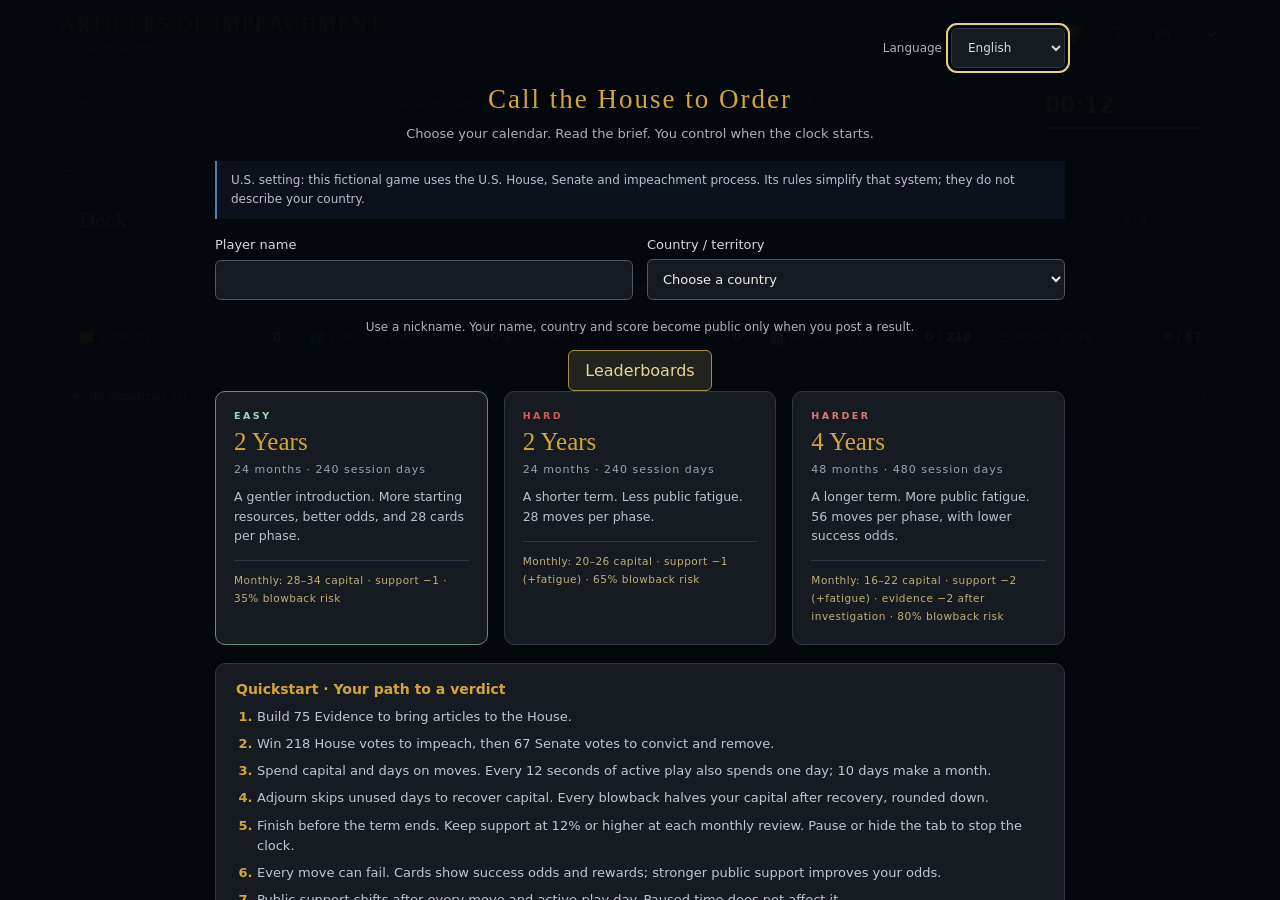
==== server/public/play.html @ c08efa89 "Redesign gameplay around a compact 3D card carousel" ====
<!DOCTYPE html>
<html lang="en">
<head>
<meta charset="UTF-8">
<meta name="viewport" content="width=device-width, initial-scale=1.0">
<title>Articles of Impeachment — A Political Simulation</title>
<meta name="description" content="Build the case, count the votes, and beat the calendar in a fictional political strategy game.">
<link rel="stylesheet" href="styles.css">
<link rel="stylesheet" href="experience.css">
</head>
<body>
<div id="app" inert>

  <header class="game-header">
    <div class="brand"><h1 data-i18n="Articles of Impeachment">Articles of Impeachment</h1><button type="button" class="setting-note" data-open-briefing data-i18n="U.S. political fiction">U.S. political fiction</button></div>
    <div class="header-tools">
      <button type="button" class="icon-button" data-open-leaderboard aria-label="Leaderboards" data-i18n-aria="Leaderboards"><span aria-hidden="true">🏆</span></button>
      <button type="button" class="icon-button" data-open-briefing aria-label="Campaign brief" data-i18n-aria="Campaign brief"><span aria-hidden="true">?</span></button>
      <label class="language-picker"><span class="sr-only" data-i18n="Language">Language</span><select class="language-select" aria-label="Language" data-i18n-aria="Language">
<option value="en" lang="en">EN</option><option value="es" lang="es">ES</option><option value="fr" lang="fr">FR</option><option value="ko" lang="ko">한국어</option><option value="fa" lang="fa">فارسی</option><option value="he" lang="he">עברית</option><option value="ja" lang="ja">日本語</option><option value="zh" lang="zh-Hans">中文</option>
</select></label>
    </div>
  </header>

  <section id="calendarPanel">
    <div class="cal-row">
      <div class="cal-block date-block">
        <span class="cal-cap" data-i18n="The Calendar">The Calendar</span>
        <span class="cal-date" id="calMonth">—</span>
        <span class="cal-year" id="calYear">—</span>
      </div>
      <div class="cal-block days-block">
        <span class="cal-cap"><span data-i18n="Session Days">Session Days</span> <b id="calDaysText">10 / 10</b></span>
        <div class="daypips" id="dayPips"></div>
      </div>
      <div class="cal-block remaining-block">
        <span class="cal-cap" data-i18n="Term Remaining">Term Remaining</span>
        <span class="cal-rem" id="calRemaining">—</span>
      </div>
      <div class="cal-block clock-block" aria-label="Active-play calendar clock" data-i18n-aria="Active-play calendar clock">
        <span class="cal-cap" data-i18n="Next day expires in">Next day expires in</span>
        <div class="clock-row">
          <strong id="dayCountdown" role="timer" aria-live="off" aria-label="Time until a session day expires" data-i18n-aria="Time until a session day expires">00:12</strong>
          <button type="button" id="clockPause" aria-pressed="false" disabled>Pause</button>
        </div>
        <div class="clock-meter" aria-hidden="true"><i id="clockFill"></i></div>
        <span id="clockStatus" role="status">12 seconds = 1 session day</span>
      </div>
    </div>
    <div class="term-wrap">
      <div class="term-bar"><i id="termFill"></i></div>
      <div class="term-ticks" id="termTicks"></div>
    </div>
  </section>

  <main>
    <div id="phaseBanner">
      <span class="phase-name" id="phaseName">—</span>
      <span class="objective" id="objective"></span>
    </div>

    <section id="movesPanel" aria-labelledby="movesTitle" aria-roledescription="carousel">
      <div class="moves-head">
        <div>
          <h2 id="movesTitle" data-i18n="Deck">Deck</h2>
          <p id="movesSummary" aria-live="polite"></p>
        </div>
        <div class="moves-controls">
          <button type="button" id="movesPrev" class="carousel-arrow" aria-label="Previous moves" data-i18n-aria="Previous moves" aria-controls="actions" disabled>←</button>
          <span id="movesRange" aria-live="polite"></span>
          <button type="button" id="movesNext" class="carousel-arrow" aria-label="Next moves" data-i18n-aria="Next moves" aria-controls="actions" disabled>→</button>
        </div>
      </div>
      <div id="actions" tabindex="0" role="group" aria-label="Campaign moves. Swipe, scroll, or use left and right arrow keys." data-i18n-aria="Campaign moves. Swipe, scroll, or use left and right arrow keys."></div>
      <div id="deckExits" aria-hidden="true"></div>
      <p id="deckEmpty" role="status" hidden></p>
      <div class="carousel-bottom">
        <div class="move-pagination">
          <span id="moveOptionsLabel" data-i18n="Move Options">Move Options</span>
          <div id="moveDots" class="move-dots" role="group" aria-labelledby="moveOptionsLabel"></div>
        </div>
        <span class="carousel-hint" data-i18n="Swipe to choose · tap the center card to play">Swipe to choose · tap the center card to play</span>
      </div>
    </section>

  <section id="dashboard" aria-label="Bars of Burden" data-i18n-aria="Bars of Burden">
    <button type="button" class="stat" data-open-briefing>
      <div class="label"><span class="stat-icon" aria-hidden="true">📁</span><span class="stat-label" data-i18n="Evidence">Evidence</span><b id="vEvidence">0</b></div>
      <div class="bar"><i class="fill-evidence" id="bEvidence"></i></div>
    </button>
    <button type="button" class="stat" data-open-briefing>
      <div class="label"><span class="stat-icon" aria-hidden="true">👥</span><span class="stat-label" data-i18n="Public Support">Public Support</span><b id="vSupport">0%</b></div>
      <div class="bar"><i class="fill-support" id="bSupport"></i></div>
      <span id="supportPulse"></span>
    </button>
    <button type="button" class="stat" data-open-briefing>
      <div class="label"><span class="stat-icon" aria-hidden="true">⚡</span><span class="stat-label" data-i18n="Political Capital">Political Capital</span><b id="vCapital">0</b></div>
      <div class="bar"><i class="fill-capital" id="bCapital"></i></div>
    </button>
    <button type="button" class="stat" data-open-briefing>
      <div class="label"><span class="stat-icon" aria-hidden="true">🏛️</span><span class="stat-label" data-i18n="House Votes">House Votes</span><b id="vHouse">0 / 218</b></div>
      <div class="bar"><i class="fill-house" id="bHouse"></i></div>
    </button>
    <button type="button" class="stat" data-open-briefing>
      <div class="label"><span class="stat-icon" aria-hidden="true">⚖️</span><span class="stat-label" data-i18n="Senate Votes">Senate Votes</span><b id="vSenate">0 / 67</b></div>
      <div class="bar"><i class="fill-senate" id="bSenate"></i></div>
    </button>
  </section>

    <button type="button" id="dispatchPeek" aria-haspopup="dialog" aria-controls="dispatchDialog">
      <span class="live"><i></i><span class="sr-only" data-i18n="Live — War Room Feed">Live — War Room Feed</span></span>
      <span id="latestDispatch" aria-live="polite" data-i18n="No dispatches yet">No dispatches yet</span>
      <span class="dispatch-expand" aria-hidden="true">↗</span>
    </button>

    <button id="endTurn" onclick="endTurn()" disabled>
      <span class="et-main" data-i18n="Adjourn — Advance the Calendar">Adjourn — Advance the Calendar</span>
      <span class="et-sub" id="endTurnSub"></span>
    </button>
  </main>

</div>

<div id="startScreen" class="show" role="dialog" aria-modal="true" aria-labelledby="startTitle" aria-describedby="startIntro">
  <div class="start-modal">
    <label class="language-picker"><span data-i18n="Language">Language</span><select class="language-select" aria-label="Language" data-i18n-aria="Language">
<option value="en" lang="en">English</option><option value="es" lang="es">Español</option><option value="fr" lang="fr">Français</option><option value="ko" lang="ko">한국어</option><option value="fa" lang="fa">فارسی</option><option value="he" lang="he">עברית</option><option value="ja" lang="ja">日本語</option><option value="zh" lang="zh-Hans">简体中文</option>
</select></label>
    <h2 id="startTitle" data-i18n="Call the House to Order">Call the House to Order</h2>
    <p id="startIntro" data-i18n="Choose your calendar. Read the brief. You control when the clock starts.">Choose your calendar. Read the brief. You control when the clock starts.</p>
    <p class="us-context" data-i18n="U.S. setting: this fictional game uses the U.S. House, Senate and impeachment process. Its rules simplify that system; they do not describe your country.">U.S. setting: this fictional game uses the U.S. House, Senate and impeachment process. Its rules simplify that system; they do not describe your country.</p>
    <div class="player-fields">
      <label><span data-i18n="Player name">Player name</span><input id="playerName" type="text" minlength="2" maxlength="24" autocomplete="nickname" dir="auto" aria-describedby="profileNote profileError"></label>
      <label><span data-i18n="Country / territory">Country / territory</span><select id="playerCountry" aria-describedby="profileNote profileError"></select></label>
    </div>
    <p id="profileNote" class="board-note" data-i18n="Use a nickname. Your name, country and score become public only when you post a result.">Use a nickname. Your name, country and score become public only when you post a result.</p>
    <p id="profileError" role="alert"></p>
    <button type="button" class="board-button" data-open-leaderboard data-i18n="Leaderboards">Leaderboards</button>
    <div class="mode-grid" role="group" aria-label="Choose your campaign" data-i18n-aria="Choose your campaign">
      <button type="button" class="mode-card easy" data-mode="easy" aria-pressed="false" onclick="selectMode('easy')">
        <span class="mode-tag" data-i18n="EASY">EASY</span><span class="mode-name" data-i18n="2 Years">2 Years</span>
        <span class="mode-months" data-i18n="24 months · 240 session days">24 months · 240 session days</span>
        <span class="mode-desc" data-i18n="A gentler introduction. More starting resources, better odds, and 28 cards per phase.">A gentler introduction. More starting resources, better odds, and 28 cards per phase.</span>
        <span class="mode-meta" data-i18n="Monthly: 28–34 capital · support −1 · 35% blowback risk">Monthly: 28–34 capital · support −1 · 35% blowback risk</span>
      </button>
      <button type="button" class="mode-card" data-mode="hard" aria-pressed="false" onclick="selectMode('hard')">
        <span class="mode-tag" data-i18n="HARD">HARD</span><span class="mode-name" data-i18n="2 Years">2 Years</span>
        <span class="mode-months" data-i18n="24 months · 240 session days">24 months · 240 session days</span>
        <span class="mode-desc" data-i18n="A shorter term. Less public fatigue. 28 moves per phase.">A shorter term. Less public fatigue. 28 moves per phase.</span>
        <span class="mode-meta" data-i18n="Monthly: 20–26 capital · support −1 (+fatigue) · 65% blowback risk">Monthly: 20–26 capital · support −1 (+fatigue) · 65% blowback risk</span>
      </button>
      <button type="button" class="mode-card harder" data-mode="harder" aria-pressed="false" onclick="selectMode('harder')">
        <span class="mode-tag" data-i18n="HARDER">HARDER</span><span class="mode-name" data-i18n="4 Years">4 Years</span>
        <span class="mode-months" data-i18n="48 months · 480 session days">48 months · 480 session days</span>
        <span class="mode-desc" data-i18n="A longer term. More public fatigue. 56 moves per phase, with lower success odds.">A longer term. More public fatigue. 56 moves per phase, with lower success odds.</span>
        <span class="mode-meta" data-i18n="Monthly: 16–22 capital · support −2 (+fatigue) · evidence −2 after investigation · 80% blowback risk">Monthly: 16–22 capital · support −2 (+fatigue) · evidence −2 after investigation · 80% blowback risk</span>
      </button>
    </div>
    <section class="quickstart" aria-labelledby="quickstartTitle">
      <h3 id="quickstartTitle" data-i18n="Quickstart · Your path to a verdict">Quickstart · Your path to a verdict</h3>
      <ol>
        <li data-i18n="Build 75 Evidence to bring articles to the House.">Build 75 Evidence to bring articles to the House.</li>
        <li data-i18n="Win 218 House votes to impeach, then 67 Senate votes to convict and remove.">Win 218 House votes to impeach, then 67 Senate votes to convict and remove.</li>
        <li data-i18n="Spend capital and days on moves. Every 12 seconds of active play also spends one day; 10 days make a month.">Spend capital and days on moves. Every 12 seconds of active play also spends one day; 10 days make a month.</li>
        <li data-i18n="Adjourn skips unused days to recover capital. Every blowback halves your capital after recovery, rounded down.">Adjourn skips unused days to recover capital. Every blowback halves your capital after recovery, rounded down.</li>
        <li data-i18n="Finish before the term ends. Keep support at 12% or higher at each monthly review. Pause or hide the tab to stop the clock.">Finish before the term ends. Keep support at 12% or higher at each monthly review. Pause or hide the tab to stop the clock.</li>
        <li data-i18n="Every move can fail. Cards show success odds and rewards; stronger public support improves your odds.">Every move can fail. Cards show success odds and rewards; stronger public support improves your odds.</li>
        <li data-i18n="Public support shifts after every move and active-play day. Paused time does not affect it.">Public support shifts after every move and active-play day. Paused time does not affect it.</li>
      </ol>
    </section>
    <button type="button" id="startButton" disabled>
      <svg class="gavel-scene" viewBox="0 0 90 72" aria-hidden="true"><g class="gavel"><rect x="41" y="13" width="9" height="40" rx="3" transform="rotate(-42 45 17)"/><rect x="26" y="9" width="33" height="18" rx="4" transform="rotate(-42 43 18)"/></g><rect class="gavel-block" x="21" y="58" width="47" height="7" rx="3"/><path class="gavel-impact" d="M14 48l-6-5m67 5 6-5M45 52v-7"/></svg>
      <span id="startButtonText" data-i18n="Start the Session">Start the Session</span>
    </button>
    <p id="startHint" role="status"></p>
  </div>
</div>

<div id="overlay" role="dialog" aria-modal="true" aria-labelledby="verdictText" aria-describedby="verdictBody">
  <div class="modal">
    <div class="verdict" id="verdictText"></div>
    <p id="verdictBody"></p>
    <p id="finalScore" class="final-score"></p>
    <p id="scoreIdentity" class="board-note"></p>
    <button type="button" id="postScore" data-i18n="Post score">Post score</button>
    <p id="scoreStatus" role="status"></p>
    <button type="button" class="board-button" data-open-leaderboard data-i18n="Leaderboards">Leaderboards</button>
    <button onclick="location.reload()" data-i18n="Run It Back">Run It Back</button>
  </div>
</div>

<dialog id="leaderboardDialog" aria-labelledby="leaderboardTitle">
  <div class="board-heading"><h2 id="leaderboardTitle" data-i18n="Leaderboards">Leaderboards</h2><button type="button" id="closeLeaderboard" data-i18n="Close">Close</button></div>
  <div class="board-filters">
    <div class="board-tabs" role="group" aria-label="Leaderboard scope" data-i18n-aria="Leaderboard scope"><button type="button" id="boardOverall" aria-pressed="true" data-i18n="Overall">Overall</button><button type="button" id="boardByCountry" aria-pressed="false" data-i18n="By country">By country</button></div>
    <label><span data-i18n="Difficulty">Difficulty</span><select id="boardMode"><option value="easy" data-i18n="EASY">EASY</option><option value="hard" data-i18n="HARD">HARD</option><option value="harder" data-i18n="HARDER">HARDER</option></select></label>
    <label id="boardCountryLabel" hidden><span data-i18n="Country / territory">Country / territory</span><select id="boardCountry"></select></label>
    <button type="button" id="refreshLeaderboard" data-i18n="Refresh">Refresh</button>
  </div>
  <p class="board-note" data-i18n="Top 100 · Best result per browser and difficulty. Casual, player-reported rankings.">Top 100 · Best result per browser and difficulty. Casual, player-reported rankings.</p>
  <p id="boardStatus" role="status"></p>
  <div class="board-table-wrap"><table><thead><tr><th data-i18n="Rank">Rank</th><th data-i18n="Player name">Player name</th><th data-i18n="Country / territory">Country / territory</th><th data-i18n="Score">Score</th><th data-i18n="Result">Result</th></tr></thead><tbody id="boardRows"></tbody></table></div>
  <details class="score-rules"><summary data-i18n="How scoring works">How scoring works</summary><p data-i18n="Victory: 10,000. Evidence: 10 each (up to 75). House votes: 10 each (up to 218). Senate votes: 30 each (up to 67). Support: 10 each. Capital: 1 each. Wins also earn 5 per remaining session day.">Victory: 10,000. Evidence: 10 each (up to 75). House votes: 10 each (up to 218). Senate votes: 30 each (up to 67). Support: 10 each. Capital: 1 each. Wins also earn 5 per remaining session day.</p></details>
</dialog>
<dialog id="briefingDialog" class="campaign-dialog" aria-labelledby="briefTitle">
  <div class="sheet-heading"><h2 id="briefTitle" data-i18n="Campaign brief">Campaign brief</h2><button type="button" data-close-dialog data-i18n="Close">Close</button></div>
  <p class="us-context" data-i18n="U.S. setting: this fictional game uses the U.S. House, Senate and impeachment process. Its rules simplify that system; they do not describe your country.">U.S. setting: this fictional game uses the U.S. House, Senate and impeachment process. Its rules simplify that system; they do not describe your country.</p>
  <h3 data-i18n="Bars of Burden">Bars of Burden</h3><div class="stat-legend"><div><span aria-hidden="true">📁</span> <span data-i18n="Evidence">Evidence</span></div><div><span aria-hidden="true">👥</span> <span data-i18n="Public Support">Public Support</span></div><div><span aria-hidden="true">⚡</span> <span data-i18n="Political Capital">Political Capital</span></div><div><span aria-hidden="true">🏛️</span> <span data-i18n="House Votes">House Votes</span></div><div><span aria-hidden="true">⚖️</span> <span data-i18n="Senate Votes">Senate Votes</span></div></div>
      <div class="cal-foot">
      <span id="calFatigue">—</span>
      <span id="blowbackRisk">—</span>
      <span id="calEnd">—</span>
    </div>

      <section class="quickstart" aria-labelledby="briefRulesTitle">
      <h3 id="briefRulesTitle" data-i18n="Quickstart · Your path to a verdict">Quickstart · Your path to a verdict</h3>
      <ol>
        <li data-i18n="Build 75 Evidence to bring articles to the House.">Build 75 Evidence to bring articles to the House.</li>
        <li data-i18n="Win 218 House votes to impeach, then 67 Senate votes to convict and remove.">Win 218 House votes to impeach, then 67 Senate votes to convict and remove.</li>
        <li data-i18n="Spend capital and days on moves. Every 12 seconds of active play also spends one day; 10 days make a month.">Spend capital and days on moves. Every 12 seconds of active play also spends one day; 10 days make a month.</li>
        <li data-i18n="Adjourn skips unused days to recover capital. Every blowback halves your capital after recovery, rounded down.">Adjourn skips unused days to recover capital. Every blowback halves your capital after recovery, rounded down.</li>
        <li data-i18n="Finish before the term ends. Keep support at 12% or higher at each monthly review. Pause or hide the tab to stop the clock.">Finish before the term ends. Keep support at 12% or higher at each monthly review. Pause or hide the tab to stop the clock.</li>
        <li data-i18n="Every move can fail. Cards show success odds and rewards; stronger public support improves your odds.">Every move can fail. Cards show success odds and rewards; stronger public support improves your odds.</li>
        <li data-i18n="Public support shifts after every move and active-play day. Paused time does not affect it.">Public support shifts after every move and active-play day. Paused time does not affect it.</li>
      </ol>
    </section>

</dialog>
<dialog id="dispatchDialog" class="campaign-dialog" aria-labelledby="dispatchTitle">
  <div class="sheet-heading"><h2 id="dispatchTitle" data-i18n="Live — War Room Feed">Live — War Room Feed</h2><button type="button" data-close-dialog data-i18n="Close">Close</button></div>
  <section id="feedPanel"><div class="feed-head"><span id="feedHint" data-i18n="No dispatches yet">No dispatches yet</span></div><div id="feed"></div></section>
</dialog>
<script src="locales.js"></script>
<script src="leaderboard-locales.js"></script>
<script src="countries.js"></script>
<script src="i18n.js"></script>
<script src="game.js"></script>
<script src="leaderboards.js"></script>
</body>
</html>
---- server/public/styles.css ----
* { box-sizing: border-box; margin: 0; padding: 0; }

  :root {
    --bg: #0d1117;
    --panel: #161b22;
    --panel-2: #1c2330;
    --line: #2d3748;
    --gold: #d4a537;
    --gold-dim: #8a6d23;
    --blue: #4a7fb5;
    --red: #b5484a;
    --green: #4a9b6e;
    --text: #d6d9de;
    --muted: #7d8590;
  }

  body {
    background: radial-gradient(circle at 50% 0%, #16202e 0%, #0d1117 60%);
    color: var(--text);
    font-family: 'Segoe UI', system-ui, -apple-system, sans-serif;
    min-height: 100vh;
    padding: 20px;
    display: flex;
    justify-content: center;
  }

  #app { width: 100%; max-width: 1180px; }

  header {
    text-align: center;
    padding: 18px 0 22px;
    border-bottom: 1px solid var(--line);
    margin-bottom: 18px;
  }

  header h1 {
    font-family: Georgia, 'Times New Roman', serif;
    font-size: 30px;
    letter-spacing: 3px;
    color: var(--gold);
    text-transform: uppercase;
    font-weight: normal;
  }

  header .sub {
    font-size: 12px;
    color: var(--muted);
    letter-spacing: 2.5px;
    text-transform: uppercase;
    margin-top: 8px;
  }

  /* ---------- WAR ROOM FEED ---------- */
  #feedPanel {
    background: var(--panel);
    border: 1px solid var(--line);
    border-radius: 6px;
    margin-bottom: 14px;
    overflow: hidden;
  }

  .feed-head {
    display: flex;
    justify-content: space-between;
    align-items: center;
    gap: 12px;
    flex-wrap: wrap;
    padding: 9px 15px;
    border-bottom: 1px solid var(--line);
    font-size: 10px;
    letter-spacing: 1.8px;
    text-transform: uppercase;
    color: var(--muted);
  }

  .live { display: flex; align-items: center; gap: 7px; color: #d15a5a; font-weight: 600; }
  .live i { width: 7px; height: 7px; border-radius: 50%; background: #d15a5a; animation: pulse 1.6s infinite; }

  @keyframes pulse {
    0%, 100% { opacity: 1; transform: scale(1); }
    50%      { opacity: .3; transform: scale(.75); }
  }

  #feedHint { letter-spacing: 1.2px; }

  #feed {
    --lh: 22px;
    height: calc(6 * var(--lh));
    overflow-y: auto;
    padding: 8px 15px;
    box-sizing: content-box;
  }

  #feed p {
    height: var(--lh);
    line-height: var(--lh);
    margin: 0;
    padding-left: 10px;
    border-left: 2px solid var(--line);
    font-size: 12.5px;
    white-space: nowrap;
    overflow: hidden;
    text-overflow: ellipsis;
    color: #b9c0cb;
  }

  #feed p.good { border-color: var(--green); color: #9ed7b8; }
  #feed p.bad  { border-color: var(--red);   color: #e0a0a2; }
  #feed p.gold { border-color: var(--gold);  color: var(--gold); }
  #feed p.sys  { border-color: #444c58; color: var(--muted); font-style: italic; }

  #feed::-webkit-scrollbar { width: 6px; }
  #feed::-webkit-scrollbar-thumb { background: #2d3748; border-radius: 3px; }
  #feed::-webkit-scrollbar-track { background: transparent; }

  /* ---------- CALENDAR ---------- */
  #calendarPanel {
    background: var(--panel);
    border: 1px solid var(--line);
    border-radius: 6px;
    padding: 13px 16px;
    margin-bottom: 14px;
  }

  .cal-row {
    display: flex;
    gap: 30px;
    flex-wrap: wrap;
    align-items: flex-end;
  }

  .cal-block { display: flex; flex-direction: column; gap: 4px; }

  .cal-cap {
    font-size: 9.5px;
    letter-spacing: 1.7px;
    text-transform: uppercase;
    color: var(--muted);
  }

  .cal-cap b { color: var(--text); font-weight: 600; letter-spacing: 0; margin-left: 5px; }

  .cal-date {
    font-family: Georgia, 'Times New Roman', serif;
    font-size: 19px;
    color: var(--gold);
    letter-spacing: .5px;
  }

  .cal-year { font-size: 11px; color: var(--muted); letter-spacing: 1px; }

  .cal-rem { font-size: 13px; color: var(--text); padding-bottom: 2px; }

  .daypips { display: flex; gap: 4px; padding: 3px 0 1px; }

  .pip {
    width: 10px;
    height: 10px;
    border-radius: 50%;
    background: #0a0e14;
    border: 1px solid #2d3748;
    transition: all .25s ease;
  }

  .pip.on {
    background: var(--gold);
    border-color: var(--gold);
    box-shadow: 0 0 6px rgba(212,165,55,.45);
  }

  .term-wrap { position: relative; margin-top: 13px; padding-bottom: 15px; }

  .term-bar {
    height: 5px;
    background: #0a0e14;
    border-radius: 3px;
    overflow: hidden;
    border: 1px solid #232b38;
  }

  .term-bar > i {
    display: block;
    height: 100%;
    width: 0;
    background: linear-gradient(90deg, var(--gold-dim), var(--gold));
    transition: width .5s ease;
  }

  .term-ticks { position: absolute; left: 0; right: 0; bottom: 0; height: 12px; }

  .tick {
    position: absolute;
    transform: translateX(-50%);
    font-size: 9px;
    color: var(--muted);
    letter-spacing: 1px;
  }

  .tick:first-child { transform: none; }

  .cal-foot {
    display: flex;
    justify-content: space-between;
    flex-wrap: wrap;
    gap: 8px;
    margin-top: 5px;
    font-size: 10.5px;
    color: var(--muted);
    letter-spacing: .5px;
  }

  #calFatigue { color: #c98b8b; }

  /* ---------- DASHBOARD ---------- */
  #dashboard {
    display: grid;
    grid-template-columns: repeat(auto-fit, minmax(190px, 1fr));
    gap: 12px;
    margin-bottom: 16px;
  }

  .stat {
    background: var(--panel);
    border: 1px solid var(--line);
    border-radius: 6px;
    padding: 11px 13px;
  }

  .stat .label {
    font-size: 10px;
    letter-spacing: 1.6px;
    text-transform: uppercase;
    color: var(--muted);
    display: flex;
    justify-content: space-between;
    margin-bottom: 7px;
  }

  .stat .label b { color: var(--text); font-weight: 600; letter-spacing: 0; }

  .bar {
    height: 7px;
    background: #0a0e14;
    border-radius: 4px;
    overflow: hidden;
    border: 1px solid #232b38;
  }

  .bar > i {
    display: block;
    height: 100%;
    width: 0%;
    transition: width .45s ease;
    border-radius: 3px;
  }

  .fill-evidence { background: linear-gradient(90deg, #6b5fb5, #9d8ae6); }
  .fill-support  { background: linear-gradient(90deg, #3a7d5c, #63c291); }
  .fill-capital  { background: linear-gradient(90deg, var(--gold-dim), var(--gold)); }
  .fill-house    { background: linear-gradient(90deg, #2f5f8f, #5b9bd5); }
  .fill-senate   { background: linear-gradient(90deg, #8f3030, #d15a5a); }

  /* ---------- PHASE BANNER ---------- */
  #phaseBanner {
    background: linear-gradient(90deg, rgba(212,165,55,.12), transparent);
    border: 1px solid var(--gold-dim);
    border-radius: 6px;
    padding: 12px 16px;
    margin-bottom: 14px;
    display: flex;
    justify-content: space-between;
    align-items: center;
    flex-wrap: wrap;
    gap: 8px;
  }

  #phaseBanner .phase-name {
    font-family: Georgia, serif;
    font-size: 17px;
    color: var(--gold);
    letter-spacing: 1px;
  }

  #phaseBanner .objective {
    font-size: 12px;
    color: var(--muted);
  }

  /* ---------- ACTIONS ---------- */
  #actions {
    display: grid;
    grid-template-columns: repeat(auto-fill, minmax(240px, 1fr));
    gap: 10px;
    margin-bottom: 14px;
  }

  .action {
    background: var(--panel);
    border: 1px solid var(--line);
    border-radius: 6px;
    padding: 13px 14px;
    cursor: pointer;
    transition: border-color .18s ease, background-color .18s ease, box-shadow .18s ease, transform .18s ease;
    text-align: left;
    color: inherit;
    font-family: inherit;
    font-size: inherit;
    position: relative;
  }

  .action:hover:not(:disabled) {
    border-color: var(--gold);
    background: var(--panel-2);
    transform: translateY(-2px);
  }

  .action:disabled { opacity: .38; cursor: not-allowed; }

  .action .name {
    font-size: 14px;
    font-weight: 600;
    margin-bottom: 5px;
    display: block;
    color: #e9ecf1;
    padding-right: 34px;
  }

  .action .desc {
    font-size: 11.5px;
    color: var(--muted);
    line-height: 1.45;
    display: block;
    margin-bottom: 8px;
  }

  .action .cost {
    font-size: 10.5px;
    letter-spacing: 1px;
    text-transform: uppercase;
    color: var(--gold);
    font-weight: 600;
  }

  .action .cost .days { color: var(--blue); }
  .action .cost .sep  { color: #3d4654; padding: 0 3px; }

  .action .ext {
    position: absolute;
    top: 11px;
    right: 11px;
    font-size: 8px;
    letter-spacing: 1.4px;
    color: #e07777;
    border: 1px solid #6b3030;
    border-radius: 3px;
    padding: 2px 5px;
    font-weight: 700;
  }

  /* ---------- ADJOURN ---------- */
  #endTurn {
    width: 100%;
    padding: 12px;
    background: transparent;
    border: 1px solid var(--gold-dim);
    color: var(--gold);
    border-radius: 6px;
    cursor: pointer;
    font-family: inherit;
    font-weight: 600;
    transition: all .18s ease;
    display: flex;
    flex-direction: column;
    align-items: center;
    gap: 5px;
  }

  #endTurn:hover:not(:disabled) { background: rgba(212,165,55,.1); border-color: var(--gold); }
  #endTurn:disabled { opacity: .4; cursor: not-allowed; }

  .et-main { font-size: 12.5px; letter-spacing: 2.5px; text-transform: uppercase; }
  .et-sub  { font-size: 10.5px; letter-spacing: .8px; color: var(--muted); text-transform: none; font-weight: 400; }

  /* ---------- START SCREEN ---------- */
  #startScreen {
    position: fixed;
    inset: 0;
    background: rgba(5,8,12,.97);
    display: none;
    align-items: center;
    justify-content: center;
    padding: 24px;
    z-index: 200;
    overflow-y: auto;
  }

  #startScreen.show { display: flex; }

  .start-modal { max-width: 820px; width: 100%; text-align: center; }

  .start-modal h2 {
    font-family: Georgia, serif;
    font-size: 27px;
    color: var(--gold);
    letter-spacing: 2px;
    margin-bottom: 9px;
    font-weight: normal;
  }

  .start-sub {
    font-size: 11.5px;
    color: var(--muted);
    letter-spacing: 1.7px;
    text-transform: uppercase;
    margin-bottom: 30px;
  }

  .mode-grid { display: grid; grid-template-columns: 1fr 1fr; gap: 16px; }

  @media (max-width: 700px) { .mode-grid { grid-template-columns: 1fr; } }

  .mode-card {
    background: var(--panel);
    border: 1px solid var(--line);
    border-radius: 10px;
    padding: 24px 22px;
    text-align: left;
    cursor: pointer;
    color: inherit;
    font-family: inherit;
    display: flex;
    flex-direction: column;
    gap: 7px;
    transition: all .2s ease;
  }

  .mode-card:hover {
    border-color: var(--gold);
    transform: translateY(-3px);
    background: var(--panel-2);
  }

  .mode-tag { font-size: 9.5px; letter-spacing: 2.5px; font-weight: 700; color: #d15a5a; }
  .mode-card.harder .mode-tag { color: #e07777; }

  .mode-name { font-family: Georgia, serif; font-size: 25px; color: var(--gold); }
  .mode-months { font-size: 11px; color: var(--muted); letter-spacing: 1px; }
  .mode-desc { font-size: 12.5px; color: #b9c0cb; line-height: 1.55; margin: 4px 0; }

  .mode-meta {
    font-size: 10.5px;
    color: var(--gold-dim);
    letter-spacing: .5px;
    border-top: 1px solid var(--line);
    padding-top: 11px;
    margin-top: 4px;
    line-height: 1.7;
  }

  .mode-meta .hl { color: #e07777; }

  /* ---------- OVERLAY ---------- */
  #overlay {
    position: fixed;
    inset: 0;
    background: rgba(5,8,12,.94);
    display: none;
    align-items: center;
    justify-content: center;
    padding: 24px;
    z-index: 100;
  }

  #overlay.show { display: flex; }

  .modal {
    background: var(--panel);
    border: 1px solid var(--gold-dim);
    border-radius: 10px;
    max-width: 540px;
    width: 100%;
    padding: 34px 32px;
    text-align: center;
    animation: pop .3s ease;
  }

  @keyframes pop {
    from { transform: scale(.94); opacity: 0; }
    to   { transform: scale(1);   opacity: 1; }
  }

  .modal .verdict {
    font-family: Georgia, serif;
    font-size: 27px;
    letter-spacing: 2px;
    margin-bottom: 14px;
  }

  .modal .verdict.win  { color: var(--green); }
  .modal .verdict.lose { color: var(--red); }

  .modal p {
    color: var(--muted);
    font-size: 13.5px;
    line-height: 1.7;
    margin-bottom: 22px;
  }

  .modal button {
    padding: 12px 30px;
    background: transparent;
    border: 1px solid var(--gold-dim);
    color: var(--gold);
    border-radius: 6px;
    letter-spacing: 2px;
    text-transform: uppercase;
    font-size: 12px;
    cursor: pointer;
    font-family: inherit;
    font-weight: 600;
  }

  .modal button:hover { background: rgba(212,165,55,.12); border-color: var(--gold); }

  footer {
    text-align: center;
    font-size: 10.5px;
    color: #4a5260;
    padding: 26px 0 8px;
    letter-spacing: .6px;
    line-height: 1.7;
  }

  /* ---------- RESPONSIVE MOVE CAROUSEL ---------- */
  .preview-note {
    font-size: 11px; color: var(--muted); border: 1px dashed var(--line);
    border-radius: 6px; padding: 9px 12px; margin-bottom: 12px; line-height: 1.5;
  }
  #movesPanel { min-width: 0; margin-bottom: 14px; }
  .moves-head {
    display: flex; justify-content: space-between; align-items: center;
    gap: 14px; margin: 0 0 10px; flex-wrap: wrap;
  }
  #movesTitle { font-size: 12px; letter-spacing: 1.8px; text-transform: uppercase; font-weight: 600; }
  #movesSummary { font-size: 11px; color: var(--muted); margin-top: 5px; }
  .moves-controls { display: flex; align-items: center; gap: 10px; }
  #movesRange { font-size: 11px; color: var(--muted); min-width: 80px; text-align: center; }
  .carousel-arrow {
    width: 40px; height: 40px; border: 1px solid var(--gold-dim); border-radius: 6px;
    color: var(--gold); background: var(--panel); font-size: 21px; cursor: pointer;
  }
  .carousel-arrow:hover:not(:disabled) { background: var(--panel-2); border-color: var(--gold); }
  .carousel-arrow:disabled { opacity: .3; cursor: not-allowed; }
  #actions {
    position: relative; display: grid; grid-auto-flow: column;
    grid-template-columns: none; grid-auto-columns: calc((100% - 48px) / 5);
    gap: 12px; overflow-x: auto; overscroll-behavior-x: contain;
    scroll-snap-type: x mandatory; scroll-behavior: smooth;
    scrollbar-width: thin; scrollbar-color: var(--gold-dim) var(--panel);
    padding: 5px 0 10px; margin-bottom: 0; min-width: 0; touch-action: pan-x pan-y;
  }
  #actions .action {
    display: flex; flex-direction: column; min-width: 0; min-height: 214px;
    scroll-snap-align: start; padding: 17px; border-radius: 8px;
  }
  #actions .action .name { font-size: 15px; line-height: 1.4; margin-bottom: 10px; }
  #actions .action .desc { font-size: 12px; line-height: 1.6; margin-bottom: 18px; }
  #actions .action .cost { margin-top: auto; line-height: 1.6; }
  #actions .action:disabled { opacity: .6; }
  #actions .action.is-current {
    border-color: var(--gold);
    background: #25251f;
    box-shadow: inset 0 0 0 1px rgba(212,165,55,.3);
  }
  #actions .action:hover, #actions .action:focus-visible {
    border-color: #f5d47e;
    background: #303025;
    box-shadow: inset 0 0 0 2px rgba(245,212,126,.5), 0 2px 8px rgba(212,165,55,.18);
  }
  .move-status { display: block; margin-top: 9px; font-size: 10.5px; color: var(--muted); }
  .action:not(:disabled) .move-status { color: #9ed7b8; }
  .carousel-bottom { display: flex; gap: 12px; align-items: center; justify-content: space-between; flex-wrap: wrap; padding-top: 8px; }
  .carousel-hint { color: var(--muted); font-size: 10.5px; }
  .move-pagination { display: flex; flex-direction: column; gap: 4px; min-width: 0; }
  #moveOptionsLabel { font-size: 11px; font-weight: 600; color: var(--text); }
  .move-dots { display: flex; flex-wrap: wrap; gap: 2px; }
  .move-dot { padding: 8px; background: none; border: 0; cursor: pointer; border-radius: 5px; }
  .move-dot::after { content: ''; display: block; width: 6px; height: 6px; border-radius: 50%; background: var(--line); transition: background-color 160ms ease; }
  .move-dot[aria-current="true"]::after { background: var(--gold); }
  .move-dot:hover::after { background: var(--gold-dim); }
  button:focus-visible, #actions:focus-visible { outline: 2px solid var(--gold); outline-offset: 3px; }
  #blowbackRisk { color: #e0a0a2; }
  @media (max-width: 1200px) {
    #actions { grid-auto-columns: calc((100% - 24px) / 3); }
  }
  @media (max-width: 920px) {
    #actions { grid-auto-columns: calc((100% - 12px) / 2); }
  }
  @media (max-width: 560px) {
    body { padding: 12px; }
    header h1 { font-size: 23px; letter-spacing: 2px; }
    #actions { grid-auto-columns: 88%; }
    .moves-controls { gap: 6px; }
    .carousel-bottom { gap: 5px; }
    #startScreen { align-items: flex-start; padding: 24px 16px; }
    .start-modal { margin: auto 0; }
    .mode-card { padding: 18px; }
  }
  @media (prefers-reduced-motion: reduce) {
    *, *::before, *::after { animation: none !important; transition: none !important; scroll-behavior: auto !important; }
  }

/* Active-play clock: the countdown does not change card focus or position. */
.clock-block { margin-left: auto; min-width: 184px; }
.clock-row { display: flex; align-items: center; justify-content: space-between; gap: 18px; }
#dayCountdown { font-size: 27px; font-weight: 500; color: var(--gold); font-variant-numeric: tabular-nums; line-height: 1.2; }
#dayCountdown.urgent { color: #e0a0a2; }
#clockPause { background: transparent; border: 1px solid var(--gold-dim); color: var(--gold); border-radius: 5px; padding: 7px 12px; cursor: pointer; font: inherit; font-size: 11px; min-height: 36px; }
#clockPause:hover:not(:disabled) { background: var(--panel-2); }
#clockPause:disabled { opacity: .45; cursor: default; }
.clock-meter { width: 100%; height: 3px; background: var(--line); border-radius: 3px; overflow: hidden; margin: 4px 0; }
#clockFill { display: block; height: 100%; width: 100%; background: var(--gold); }
#clockStatus { color: var(--muted); font-size: 10.5px; line-height: 1.5; }
.clock-rules { color: var(--muted); font-size: 12px; line-height: 1.7; margin: -12px 0 22px; }
.clock-rules b { color: var(--gold); font-weight: 500; }
@media (max-width: 700px) {
  .clock-block { margin-left: 0; flex-basis: 100%; }
  .clock-row { justify-content: flex-start; }
  .clock-meter { max-width: 225px; }
}


/* Session briefing and language controls. */
.language-picker { display: flex; align-items: center; justify-content: flex-end; flex-wrap: wrap; gap: 9px; font-size: 12px; color: #aab2bf; margin-bottom: 16px; }
.language-select { max-width: 100%; min-height: 40px; padding: 7px 30px 7px 12px; border: 1px solid var(--line); border-radius: 6px; background: var(--panel); color: var(--text); font: inherit; }
select:focus-visible { outline: 2px solid var(--gold); outline-offset: 3px; }
.us-context { color: #b8bfca; background: rgba(74,127,181,.09); border-inline-start: 2px solid var(--blue); padding: 10px 14px; font-size: 12px; line-height: 1.6; text-align: start; margin-bottom: 18px; }
#startScreen { align-items: flex-start; padding-block: 28px; }
.start-modal { margin-block: auto; max-width: 850px; }
#startIntro { color: #aab2bf; line-height: 1.6; font-size: 13px; margin-bottom: 16px; }
.mode-card { text-align: start; padding: 18px; }
.mode-card[aria-pressed="true"] { border-color: var(--gold); background: #27271f; box-shadow: inset 0 0 0 1px var(--gold); }
.mode-card[aria-pressed="true"] .mode-name::after { content: ' ✓'; }
.mode-card:disabled { cursor: default; }
.mode-meta { color: #c4ad78; }
.quickstart { margin-block: 18px; padding: 17px 20px; border: 1px solid var(--line); border-radius: 10px; background: var(--panel); text-align: start; }
.quickstart h3 { font-size: 14px; font-weight: 600; color: var(--gold); margin-bottom: 10px; }
.quickstart ol { padding-inline-start: 21px; display: grid; gap: 7px; font-size: 13px; line-height: 1.55; color: #bdc6d3; }
.quickstart li::marker { color: var(--gold); font-weight: 600; }
#startButton { display: inline-flex; align-items: center; justify-content: center; gap: 12px; padding: 3px 25px 3px 13px; border: 1px solid var(--gold); border-radius: 10px; color: #10151b; background: var(--gold); font: inherit; font-size: 16px; font-weight: 700; cursor: pointer; min-height: 72px; }
#startButton:hover:not(:disabled) { background: #edc56b; }
#startButton:disabled { opacity: .45; cursor: default; }
#startButton.striking { opacity: 1; }
.gavel-scene { flex-shrink: 0; width: 74px; height: 62px; overflow: visible; fill: currentColor; }
.gavel { transform-origin: 44px 48px; }
.gavel-impact { opacity: 0; stroke: currentColor; stroke-width: 3; fill: none; }
.striking .gavel { animation: gavel-strike 720ms cubic-bezier(.3,.1,.3,1) both; }
.striking .gavel-impact { animation: gavel-impact 720ms ease both; }
@keyframes gavel-strike { 0% { transform: rotate(0); } 36% { transform: rotate(-34deg); } 58% { transform: rotate(17deg) translateY(5px); } 76% { transform: rotate(6deg); } 100% { transform: rotate(10deg); } }
@keyframes gavel-impact { 0%, 55% { opacity: 0; } 60%, 74% { opacity: 1; } 100% { opacity: 0; } }
#startHint { min-height: 24px; font-size: 12px; color: #aab2bf; line-height: 1.5; margin-top: 9px; }
.action { text-align: start; }
.action .name { padding-right: 0; padding-inline-end: 30px; overflow-wrap: anywhere; }
.action .ext { right: auto; inset-inline-end: 9px; max-width: 54px; overflow-wrap: anywhere; letter-spacing: 0; }
.clock-block { margin-left: 0; margin-inline-start: auto; }
#feed p { padding-left: 0; padding-inline-start: 10px; border-left: 0; border-inline-start: 2px solid var(--line); }
#feed p.good { border-color: var(--green); } #feed p.bad { border-color: var(--red); } #feed p.gold { border-color: var(--gold); }
#feed p.sys { border-color: #444c58; }
#dayCountdown, #movesRange, .stat b, #calDaysText { direction: ltr; unicode-bidi: isolate; }
.term-wrap { direction: ltr; }
:lang(fa), :lang(he), :lang(ko), :lang(zh), :lang(ja) { letter-spacing: normal !important; }
[dir="rtl"] .carousel-arrow { transform: scaleX(-1); }
[dir="rtl"] .language-select { padding: 7px 12px 7px 30px; }
@media (max-width: 700px) { .clock-block { margin-inline-start: 0; } .mode-grid { gap: 10px; } #startScreen { padding: 16px 12px; } .quickstart { padding: 14px; } }

/* Risk and reward stay readable while browsing the expanded move pool. */
.move-odds { display: block; color: #e3bf67; font-size: 11px; line-height: 1.55; margin-block: 0 7px; }
.move-payoff { display: block; color: #a9b3c1; font-size: 10.5px; line-height: 1.55; margin-bottom: 14px; }
#actions .action .desc { margin-bottom: 10px; }
#supportPulse { display: block; font-size: 10px; margin-top: 6px; }
.support-up { color: #9ed7b8; }
.support-down { color: #e0a0a2; }

/* Shared country and worldwide leaderboards */
.player-fields,.board-filters { display:flex; flex-wrap:wrap; gap:14px; margin:18px 0; }
.player-fields label,.board-filters label {display:grid;gap:7px;flex:1;min-width:160px;font-size:13px;text-align:start;}
.player-fields input,.player-fields select,.board-filters select {box-sizing:border-box;width:100%;min-width:0;background:#151a22;color:#f0eee8;border:1px solid #515560;border-radius:6px;padding:11px;font:inherit;}
.board-button,.board-filters button,#closeLeaderboard,#postScore {cursor:pointer;padding:10px 16px;border:1px solid #a78d4b;border-radius:6px;background:#22231e;color:#e7d49b;font:inherit;}
.board-button:focus-visible,.board-filters button:focus-visible,input:focus-visible,select:focus-visible,#closeLeaderboard:focus-visible,#postScore:focus-visible {outline:2px solid #ead18b;outline-offset:3px;}
header > .board-button {float:inline-start;}
.board-note {font-size:12px;line-height:1.6;color:#aeb4bf;}
#profileError,#scoreStatus {font-size:13px;line-height:1.5;min-height:1em;}
#profileError {color:#f2b6b6;}
#leaderboardDialog {box-sizing:border-box;margin:auto;width:min(850px,calc(100% - 24px));max-height:90dvh;overflow:auto;background:#10151d;color:#eee;border:1px solid #a78d4b;border-radius:12px;padding:24px;}
#leaderboardDialog::backdrop {background:rgb(0 0 0 / .78);}
.board-heading {display:flex;align-items:center;justify-content:space-between;gap:14px;}
.board-heading h2 {font-family:Georgia,serif;color:#e7d49b;margin:0;font-size:26px;}
.board-tabs {display:flex;align-items:end;gap:7px;}
.board-tabs [aria-pressed="true"] {background:#bca15e;color:#111;}
.board-filters {align-items:end;}.board-filters [hidden] {display:none;}
.board-table-wrap {overflow-x:auto;}
.board-table-wrap table {width:100%;border-collapse:collapse;font-size:14px;}
.board-table-wrap th,.board-table-wrap td {text-align:start;border-bottom:1px solid #303642;padding:12px 10px;}
.board-table-wrap th {color:#cbb67e;font-weight:600;font-size:12px;}
.board-table-wrap td:nth-child(2) {overflow-wrap:anywhere;min-width:100px;}
.board-table-wrap td:nth-child(4) {font-variant-numeric:tabular-nums;white-space:nowrap;color:#e7d49b;}
.score-rules {margin-top:22px;font-size:13px;line-height:1.7;color:#b9bfca;}
.score-rules summary {cursor:pointer;color:#e7d49b;}
.final-score {font-size:25px;color:#e7d49b;font-variant-numeric:tabular-nums;}
#postScore:disabled {opacity:.55;cursor:default;}
.modal .board-button {margin:8px;}
@media(max-width:560px) {#leaderboardDialog {padding:16px;}.player-fields label {flex-basis:100%;}.board-tabs {width:100%;}.board-table-wrap th,.board-table-wrap td {padding:10px 7px;font-size:12px;} header > .board-button {float:none;margin-bottom:12px;}}

/* The deck contains playable cards only. Exit ghosts never affect layout or focus. */
#movesPanel {position:relative;}
#deckExits {position:absolute;inset:0;overflow:hidden;pointer-events:none;z-index:2;}
#deckExits .deck-exit {position:absolute;display:flex;flex-direction:column;min-width:0;padding:17px;border-radius:8px;box-sizing:border-box;pointer-events:none;}
#deckExits .deck-exit .name {font-size:15px;line-height:1.4;margin-bottom:10px;}
#deckExits .deck-exit .cost {margin-top:auto;}
#deckEmpty {padding:30px 18px;border:1px dashed var(--gold-dim);border-radius:8px;color:var(--muted);font-size:14px;line-height:1.6;}
#deckEmpty[hidden] {display:none;}
.mode-grid {grid-template-columns:repeat(3,minmax(0,1fr));}
.mode-card.easy {border-color:#608f75;}
.mode-card.easy .mode-tag {color:#9ed7b8;}
@media(max-width:850px){.mode-grid {grid-template-columns:1fr;}}
---- server/public/experience.css ----
/* Play canvas: the cards lead, detail lives in pause-aware sheets. */
:root { --muted: #98a3b2; --card-width: 310px; --card-height: 330px; }
body { padding: 12px 24px; background: radial-gradient(ellipse at 50% 42%, #1e2a36 0, #101820 48%, #090e14 100%); }
#app { max-width: 1160px; min-width: 0; }
.sr-only { position: absolute !important; width: 1px !important; height: 1px !important; padding: 0 !important; margin: -1px !important; overflow: hidden !important; clip: rect(0,0,0,0) !important; white-space: nowrap !important; border: 0 !important; }
.game-header { display: flex; align-items: center; justify-content: space-between; gap: 16px; padding: 0 0 10px; margin: 0 0 10px; text-align: start; }
.brand { min-width: 0; }
.game-header h1 { font-size: 21px; letter-spacing: 1.4px; line-height: 1.2; }
.setting-note { background: none; border: 0; color: var(--muted); font: inherit; font-size: 10px; letter-spacing: .7px; cursor: pointer; padding: 4px 0 0; }
.header-tools { display: flex; align-items: center; gap: 6px; flex-shrink: 0; }
.icon-button { width: 38px; height: 38px; border: 1px solid #364150; border-radius: 50%; background: #17212b; color: #d4b96e; font-size: 17px; cursor: pointer; }
.header-tools .language-picker { margin: 0; }
.header-tools .language-select { width: 78px; min-height: 38px; padding: 6px 8px; font-size: 11px; background: transparent; border-color: #364150; border-radius: 20px; }
#calendarPanel { border-radius: 10px; padding: 10px 14px 8px; margin-bottom: 10px; background: #121c25; }
.cal-row { display: grid; grid-template-columns: 1fr 1fr 1fr auto; gap: 20px; align-items: center; }
.cal-block { min-width: 0; gap: 3px; }
.date-block .cal-cap, .clock-block > .cal-cap { display: none; }
.cal-date { font-size: 17px; }
.cal-year { font-size: 10px; letter-spacing: .3px; }
.cal-cap { font-size: 9px; letter-spacing: 1px; }
.cal-rem { font-size: 11px; }
.clock-block { margin: 0; min-width: 160px; }
.clock-row { gap: 12px; }
#dayCountdown { font-size: 24px; }
#clockPause { min-height: 34px; padding: 6px 12px; }
#clockStatus { position: absolute; width: 1px; height: 1px; overflow: hidden; clip: rect(0,0,0,0); }
.clock-meter { margin: 2px 0 0; height: 2px; }
.term-wrap { margin-top: 7px; padding-bottom: 0; }
.term-bar { height: 3px; border: 0; }
.term-ticks { display: none; }
main { display: flex; flex-direction: column; gap: 10px; min-width: 0; }
#phaseBanner { margin: 0; padding: 0 2px; border: 0; background: none; min-height: 24px; gap: 12px; }
#phaseBanner .phase-name { font-size: 14px; letter-spacing: .3px; }
#phaseBanner .objective { font-size: 11px; }
#movesPanel { margin: 0; border: 1px solid #293642; border-radius: 16px; padding: 10px 0 4px; background: radial-gradient(ellipse at 50% 84%, #34412f33, transparent 56%), #0d151dc0; overflow: hidden; }
.moves-head { padding: 0 18px; margin: 0; gap: 10px; flex-wrap: nowrap; }
.moves-head > div:first-child { display: flex; align-items: center; gap: 12px; min-width: 0; }
#movesTitle { color: #e5cd8e; font: 22px Georgia,serif; text-transform: none; letter-spacing: .4px; white-space: nowrap; }
#movesSummary { margin: 0; font-size: 10px; }
.moves-controls { gap: 7px; }
.carousel-arrow { width: 34px; height: 34px; border-radius: 50%; font-size: 17px; background: #19232d; border-color: #465041; }
#movesRange { min-width: 50px; font-size: 10px; font-variant-numeric: tabular-nums; }
#actions { display: flex; gap: 0; padding: 14px calc((100% - var(--card-width)) / 2) 18px; min-width: 0; margin: 0; overflow-y: hidden; scrollbar-width: none; scroll-snap-type: x mandatory; cursor: grab; user-select: none; -webkit-user-select: none; }
#actions::-webkit-scrollbar { display: none; }
#actions[hidden] { display: none; }
#actions.is-dragging { scroll-snap-type: none; scroll-behavior: auto; cursor: grabbing; }
#actions .action { flex: 0 0 var(--card-width); width: var(--card-width); height: var(--card-height); min-height: 0; padding: 0; margin-inline-end: -62px; scroll-snap-align: center; border: 0; border-radius: 14px; background: none; box-shadow: none; transition: none; transform: none; cursor: pointer; overflow: visible; }
#actions .action:last-child { margin-inline-end: 0; }
.card-face { width: 100%; height: 100%; display: flex; flex-direction: column; padding: 18px 21px 14px; border: 1px solid #596052; border-radius: 14px; position: relative; overflow: hidden; background: linear-gradient(145deg, #2c3640, #1b2530 55%, #202a29); box-shadow: 0 14px 25px #0007, inset 0 0 0 4px #ffffff04; transform-origin: center; backface-visibility: hidden; transition: border-color 180ms, background 180ms, box-shadow 180ms; }
.card-face::before { content: ''; position: absolute; inset: 6px; border: 1px solid #cdb77916; border-radius: 9px; pointer-events: none; }
#actions .action.is-current { border: 0; background: none; box-shadow: none; }
#actions .action.is-current .card-face { border-color: #d0b66a; background: linear-gradient(145deg, #323a38, #222e34 55%, #29312b); box-shadow: 0 16px 32px #0009, 0 0 22px #d4a5370c, inset 0 0 0 4px #dfc67609; }
#actions .action:hover, #actions .action:focus-visible { background: none; box-shadow: none; transform: none; }
#actions .action:hover .card-face, #actions .action:focus-visible .card-face { border-color: #f1d787; }
#actions .action:focus-visible { outline-offset: 5px; }
#actions .action:disabled { opacity: .75; }
.card-top { display: flex; justify-content: space-between; align-items: center; margin-bottom: 10px; }
.card-icon { font-size: 29px; line-height: 1; filter: drop-shadow(0 3px 3px #0004); }
.card-number { color: #b4b6a8; font-size: 10px; letter-spacing: 2px; font-variant-numeric: tabular-nums; }
#actions .action .name, #deckExits .name { font: 20px/1.2 Georgia,serif; margin-bottom: 8px; padding: 0; color: #f4e6bf; overflow-wrap: break-word; }
#actions .action .desc { color: #b7c0cb; font-size: 12px; line-height: 1.5; margin-bottom: 10px; }
.move-odds { font-size: 11px; line-height: 1.45; color: #ecd08c; margin: 0 0 6px; }
.move-payoff { font-size: 10.5px; line-height: 1.45; color: #aebac8; margin-bottom: 8px; }
#actions .action .cost { font-size: 10px; line-height: 1.5; padding-top: 8px; border-top: 1px solid #c5b77325; letter-spacing: .2px; }
.move-status { position: absolute; width: 1px; height: 1px; overflow: hidden; clip: rect(0,0,0,0); }
.play-card { display: flex; justify-content: space-between; align-items: center; margin-top: 8px; min-height: 27px; color: #e8d495; font-size: 11px; font-weight: 600; opacity: .5; }
.is-current .play-card { opacity: 1; }
.action:disabled .play-card { visibility: hidden; }
.action .ext { top: 52px; inset-inline-end: 18px; font-size: 8px; border: 0; padding: 0; color: #d68d88; }
.carousel-bottom { justify-content: center; gap: 10px; padding: 0 12px; flex-wrap: nowrap; min-height: 34px; }
.move-pagination { flex-direction: row; align-items: center; gap: 7px; }
#moveOptionsLabel { font-size: 9px; color: var(--muted); font-weight: 400; white-space: nowrap; }
.move-dots { flex-wrap: nowrap; gap: 0; }
.move-dot { padding: 10px 8px; min-height: 30px; }
.move-dot[hidden] { display: none; }
.move-dot::after { width: 5px; height: 5px; background: #546170; }
.move-dot[aria-current="true"]::after { width: 18px; border-radius: 4px; background: #dfc576; }
.carousel-hint { font-size: 10px; }
#deckEmpty { height: calc(var(--card-height) + 32px); display: grid; place-content: center; max-width: 440px; margin: auto; border: 0; text-align: center; font-size: 15px; padding: 24px; }
#deckEmpty[hidden] { display: none; }
#deckExits .deck-exit { padding: 0; border: 0; background: none; }
#dashboard { display: grid; grid-template-columns: repeat(5,minmax(0,1fr)); gap: 0; padding: 10px 4px; margin: 0; border: 1px solid #2d3946; border-radius: 10px; background: #131d26; }
.stat { min-width: 0; padding: 0 13px; border: 0; border-inline-end: 1px solid #2e3a46; border-radius: 0; background: transparent; text-align: start; font: inherit; color: inherit; cursor: pointer; position: relative; }
.stat:last-child { border-inline-end: 0; }
.stat .label { gap: 5px; align-items: center; margin: 0 0 7px; letter-spacing: .1px; font-size: 10px; white-space: nowrap; }
.stat .label b { margin-inline-start: auto; font-size: 12px; }
.stat-icon { font-size: 14px; }
.bar { height: 5px; border: 0; }
#supportPulse { position: absolute; width: 1px; height: 1px; overflow: hidden; clip: rect(0,0,0,0); }
#dispatchPeek { display: flex; align-items: center; gap: 10px; width: 100%; min-width: 0; min-height: 36px; padding: 8px 12px; border: 0; border-radius: 8px; background: #17212b; font: inherit; text-align: start; cursor: pointer; color: #b9c7d4; }
#latestDispatch { display: block; flex: 1; min-width: 0; overflow: hidden; text-overflow: ellipsis; white-space: nowrap; font-size: 11px; }
#latestDispatch.good { color: #9ed7b8; } #latestDispatch.bad { color: #e5a7a7; } #latestDispatch.gold { color: #dec683; }
.dispatch-expand { color: #8d9aa9; }
#endTurn { min-height: 50px; padding: 8px 14px; gap: 3px; background: #a88b3a0a; }
.et-main { font-size: 11px; letter-spacing: 1.1px; }
.et-sub { font-size: 10px; letter-spacing: .1px; }
.campaign-dialog { margin: auto; width: min(640px,calc(100% - 24px)); max-height: 85dvh; overflow-y: auto; padding: 22px; background: #131d26; color: var(--text); border: 1px solid #827246; border-radius: 16px; box-shadow: 0 24px 90px #0009; }
.campaign-dialog::backdrop { background: #04090dc9; backdrop-filter: blur(5px); }
.sheet-heading { display: flex; gap: 12px; align-items: center; justify-content: space-between; margin-bottom: 18px; }
.sheet-heading h2 { color: #e7cd8b; font: 23px Georgia,serif; }
.sheet-heading button { color: #e7cd8b; background: #25312f; border: 1px solid #6a6349; border-radius: 7px; padding: 10px 14px; cursor: pointer; }
.campaign-dialog h3 { font-size: 14px; color: #d6bf84; }
.stat-legend { display: flex; flex-wrap: wrap; gap: 8px 20px; font-size: 12px; line-height: 1.6; margin: 14px 0; }
.campaign-dialog .cal-foot { display: grid; font-size: 12px; margin: 16px 0; }
.campaign-dialog #feedPanel { border: 0; margin: 0; }
.campaign-dialog #feed { height: auto; max-height: 55dvh; padding: 4px; box-sizing: border-box; }
.campaign-dialog #feed p { height: auto; white-space: normal; line-height: 1.6; margin: 10px 0; padding-inline-start: 12px; font-size: 13px; }
@media (max-width: 900px) { .stat-label { position: absolute; width: 1px; height: 1px; overflow: hidden; clip: rect(0,0,0,0); } .remaining-block { display: none; } .cal-row { grid-template-columns: 1fr 1fr auto; } .carousel-hint { display: none; } }
@media (max-width: 600px) {
  :root { --card-width: min(76vw, 340px); --card-height: clamp(280px, calc(100svh - 355px), 410px); }
  body { padding: max(6px,env(safe-area-inset-top)) 8px max(6px,env(safe-area-inset-bottom)); }
  .game-header { gap: 8px; padding-bottom: 7px; margin-bottom: 7px; }
  .game-header h1 { font-size: 16px; letter-spacing: .35px; max-width: 210px; }
  .setting-note { font-size: 9px; letter-spacing: 0; padding-top: 3px; }
  .header-tools { gap: 3px; }
  .icon-button { width: 30px; height: 34px; border: 0; background: transparent; font-size: 15px; }
  .header-tools .language-select { width: 58px; min-height: 34px; font-size: 10px; padding: 4px; border-radius: 7px; }
  #calendarPanel { padding: 7px 10px 6px; margin-bottom: 7px; }
  .cal-row { gap: 9px; grid-template-columns: minmax(0,1fr) auto auto; }
  .cal-date { font: 13px/1.2 Georgia,serif; }
  .cal-year { font-size: 9px; }
  .cal-cap { font-size: 8px; letter-spacing: .2px; }
  .cal-cap b { margin-inline-start: 3px; }
  .daypips { gap: 2px; padding: 2px 0; }
  .pip { width: 6px; height: 6px; box-shadow: none !important; }
  .clock-block { min-width: 111px; flex-basis: auto; }
  .clock-row { gap: 6px; }
  #dayCountdown { font-size: 19px; }
  #clockPause { min-height: 30px; padding: 4px 6px; font-size: 10px; }
  .term-wrap { margin-top: 5px; }
  main { gap: 7px; }
  #phaseBanner { gap: 2px; display: flex; flex-direction: column; align-items: flex-start; min-height: 32px; }
  #phaseBanner .phase-name { font-size: 12px; }
  #phaseBanner .objective { font-size: 9px; line-height: 1.35; }
  #movesPanel { border-radius: 12px; padding-top: 6px; }
  .moves-head { padding: 0 10px; gap: 5px; }
  .moves-head > div:first-child { gap: 7px; }
  #movesTitle { font-size: 18px; }
  #movesSummary { max-width: 126px; font-size: 8px; line-height: 1.3; }
  #movesRange { min-width: 38px; font-size: 9px; }
  .moves-controls { gap: 3px; }
  .carousel-arrow { width: 30px; height: 30px; }
  #actions { padding-block: 9px 10px; }
  #actions .action { margin-inline-end: -38px; }
  #actions .action:last-child { margin-inline-end: 0; }
  .card-face { padding: 16px 18px 12px; }
  .card-icon { font-size: 27px; }
  .card-top { margin-bottom: 8px; }
  #actions .action .name { font-size: 19px; }
  #actions .action .desc { font-size: 12px; line-height: 1.45; }
  .carousel-bottom { min-height: 29px; padding: 0 6px; }
  #moveOptionsLabel { font-size: 8px; }
  .move-dot { min-height: 27px; padding: 9px 8px; }
  #dashboard { padding: 8px 0; border-radius: 9px; }
  .stat { padding: 0 7px; }
  .stat .label { gap: 3px; margin-bottom: 5px; flex-wrap: wrap; }
  .stat .label b { font-size: 10px; }
  .stat-icon { font-size: 12px; }
  #dispatchPeek { min-height: 32px; padding: 7px 9px; gap: 7px; }
  #latestDispatch { font-size: 10px; }
  #endTurn { min-height: 44px; padding: 7px 8px; }
  .et-main { font-size: 10px; letter-spacing: .6px; }
  .et-sub { font-size: 8px; }
  .campaign-dialog { margin: auto auto 8px; max-height: 88dvh; padding: 18px; border-radius: 18px; }
}
@media (max-width: 600px) and (max-height: 720px) {
  :root { --card-height: 278px; }
  .card-face { padding: 12px 16px 9px; }
  .card-top { margin-bottom: 5px; }
  .card-icon { font-size: 22px; }
  #actions .action .name { font-size: 17px; margin-bottom: 5px; }
  #actions .action .desc { font-size: 11px; line-height: 1.35; margin-bottom: 6px; }
  .move-odds, .move-payoff { font-size: 10px; line-height: 1.35; margin-bottom: 5px; }
  #actions .action .cost { padding-top: 5px; font-size: 9px; }
  .play-card { min-height: 20px; margin-top: 4px; font-size: 10px; }
}
@media (prefers-reduced-motion: reduce) { .card-face { transform: none !important; } .live i { animation: none; } }
/* Large text, very small phones and landscape may scroll rather than clip controls. */
@media (max-width: 350px) { .game-header h1 { font-size: 14px; } .header-tools { gap: 0; } .stat { padding: 0 5px; } .stat .label b { font-size: 9px; } }
/* Keep the complete control surface above the fold on laptop and phone heights. */
@media (min-width: 601px) and (max-height: 800px) { :root { --card-height: 270px; } .card-face { padding: 14px 19px 10px; } .card-top { margin-bottom: 7px; } .card-icon { font-size: 24px; } #actions .action .name { font-size: 18px; } #actions .action .desc { margin-bottom: 7px; } }
@media (max-width: 600px) { :root { --card-height: clamp(260px, calc(100svh - 400px), 340px); } }
@media (max-width: 600px) and (max-height: 720px) { :root { --card-height: 248px; } .game-header { padding-bottom: 5px; margin-bottom: 5px; } main { gap: 5px; } }
.action:disabled .play-card { visibility: visible; font-size: 9px; opacity: .7; }
.card-top .ext { position: static; margin-inline-start: auto; margin-inline-end: 10px; max-width: none; }
@media (min-width: 601px) and (max-height: 800px) {
  :root { --card-height: 250px; }
  body { padding-block: 8px; }
  .game-header { padding-bottom: 8px; margin-bottom: 8px; }
  #calendarPanel { padding-block: 8px 6px; margin-bottom: 8px; }
  main { gap: 8px; }
}
@media (min-width: 601px) and (max-height: 800px) {
  :root { --card-height: 275px; }
  #movesPanel { padding-top: 6px; }
  #actions { padding-block: 8px; }
  .carousel-bottom { min-height: 28px; }
  .move-dot { min-height: 28px; padding-block: 8px; }
  main { gap: 6px; }
}
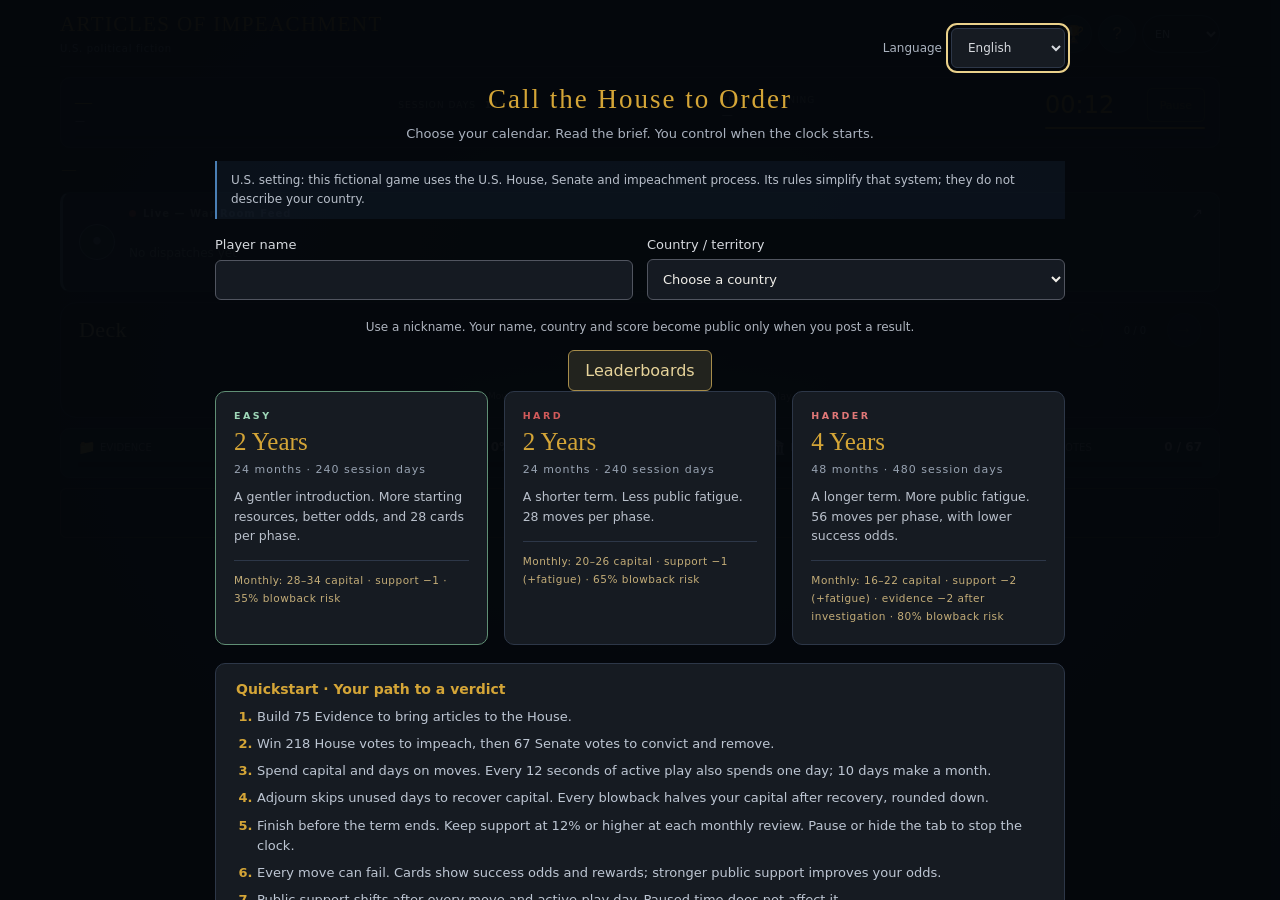
==== commit 0b3a4f2f: "Elevate live results and bring mobile actions into thumb reach" ====
--- a/server/public/play.html
+++ b/server/public/play.html
@@ -108,8 +108,9 @@
   </section>
 
     <button type="button" id="dispatchPeek" aria-haspopup="dialog" aria-controls="dispatchDialog">
-      <span class="live"><i></i><span class="sr-only" data-i18n="Live — War Room Feed">Live — War Room Feed</span></span>
-      <span id="latestDispatch" aria-live="polite" data-i18n="No dispatches yet">No dispatches yet</span>
+      <span id="dispatchSignal" aria-hidden="true">•</span>
+      <span class="live"><i></i><span class="dispatch-title" data-i18n="Live — War Room Feed">Live — War Room Feed</span></span>
+      <span class="dispatch-copy" aria-live="polite" aria-atomic="true"><span id="previousDispatch"></span><span id="latestDispatch" data-i18n="No dispatches yet">No dispatches yet</span></span>
       <span class="dispatch-expand" aria-hidden="true">↗</span>
     </button>
 
--- a/server/public/experience.css
+++ b/server/public/experience.css
@@ -198,3 +198,95 @@
   .move-dot { min-height: 28px; padding-block: 8px; }
   main { gap: 6px; }
 }
+
+/* The mobile thumb zone: status and dispatches above the deck, Adjourn last. */
+.dispatch-title { position: absolute; width: 1px; height: 1px; overflow: hidden; clip: rect(0,0,0,0); }
+#previousDispatch { display: none; }
+@media (max-width: 600px) {
+  :root { --card-height: clamp(218px, calc(100svh - 449px), 290px); }
+  body { min-height: 100svh; }
+  #app { display: flex; flex-direction: column; }
+  main { flex: 1; gap: 5px; }
+  #phaseBanner { order: 1; flex-shrink: 0; }
+  #dashboard { order: 2; flex-shrink: 0; }
+  #dispatchPeek {
+    order: 3; flex: 1 0 72px; max-height: 150px; min-height: 72px;
+    display: grid; grid-template-columns: minmax(0,1fr) auto;
+    grid-template-rows: auto auto 1fr; align-content: start; align-items: start;
+    gap: 4px 8px; padding: 8px 10px; overflow: hidden;
+  }
+  #dispatchPeek .live { grid-column: 1; font-size: 9px; letter-spacing: .6px; gap: 6px; }
+  #dispatchPeek .live i { width: 5px; height: 5px; }
+  .dispatch-title { position: static; width: auto; height: auto; overflow: visible; clip: auto; }
+  #dispatchPeek .dispatch-expand { grid-column: 2; grid-row: 1; font-size: 12px; }
+  #previousDispatch { display: block; grid-column: 1 / -1; font-size: 10px; line-height: 1.35; white-space: nowrap; overflow: hidden; text-overflow: ellipsis; color: #a4b0bd; }
+  #previousDispatch:empty { display: none; }
+  #latestDispatch { grid-column: 1 / -1; font-size: 11px; line-height: 1.4; white-space: normal; display: -webkit-box; -webkit-line-clamp: 3; -webkit-box-orient: vertical; }
+  #previousDispatch.good { color: #9ed7b8; } #previousDispatch.bad { color: #e5a7a7; } #previousDispatch.gold { color: #dec683; }
+  #movesPanel { order: 4; flex-shrink: 0; margin-top: auto; }
+  #endTurn { order: 5; flex-shrink: 0; min-height: 48px; margin-top: 0; }
+  .card-face { padding: 10px 16px 9px; }
+  .card-top { margin-bottom: 4px; }
+  .card-icon { font-size: 18px; }
+  .card-number { font-size: 9px; }
+  #actions .action .name { font-size: 17px; line-height: 1.15; margin-bottom: 5px; }
+  #actions .action .desc { font-size: 11px; line-height: 1.35; margin-bottom: 6px; }
+  .move-odds, .move-payoff { font-size: 10px; line-height: 1.35; margin-bottom: 5px; }
+  #actions .action .cost { padding-top: 5px; font-size: 9px; }
+  .play-card { min-height: 20px; margin-top: 4px; font-size: 10px; }
+  #actions { padding-block: 7px; }
+}
+
+/* Dispatches are the visible outcome of each move, with a quiet result pulse. */
+#phaseBanner { order: 1; }
+#dispatchPeek {
+  --dispatch-accent: #7e9ab7; --dispatch-glow: #7e9ab72b;
+  order: 2; display: grid; grid-template-columns: 38px minmax(0,1fr) auto;
+  grid-template-rows: auto 1fr; gap: 6px 12px; min-height: 100px;
+  padding: 12px 16px; border: 1px solid #364654; border-inline-start: 3px solid var(--dispatch-accent);
+  background: linear-gradient(105deg, var(--dispatch-glow), transparent 70%), #131e28;
+  position: relative; overflow: hidden; border-radius: 10px;
+}
+#dispatchPeek[data-tone="good"] { --dispatch-accent: #75cf9f; --dispatch-glow: #58b88324; }
+#dispatchPeek[data-tone="bad"] { --dispatch-accent: #ed9992; --dispatch-glow: #ce5e5e24; }
+#dispatchPeek[data-tone="gold"] { --dispatch-accent: #e8c96f; --dispatch-glow: #d4a53726; }
+#dispatchPeek .live { grid-column: 2; grid-row: 1; color: #b5bfca; font-size: 10px; letter-spacing: 1px; }
+.dispatch-title { position: static; width: auto; height: auto; overflow: visible; clip: auto; }
+#dispatchSignal { grid-column: 1; grid-row: 1 / 3; align-self: center; display: grid; place-items: center; width: 36px; height: 36px; border-radius: 50%; background: var(--dispatch-glow); border: 1px solid var(--dispatch-accent); color: var(--dispatch-accent); font-size: 21px; font-weight: 600; }
+.dispatch-copy { grid-column: 2 / 4; grid-row: 2; min-width: 0; display: flex; flex-direction: column; gap: 4px; }
+#previousDispatch { display: -webkit-box; -webkit-box-orient: vertical; -webkit-line-clamp: 2; overflow: hidden; font-size: 14px; font-weight: 500; line-height: 1.4; white-space: normal; color: #dee5ed; }
+#latestDispatch { display: -webkit-box; -webkit-box-orient: vertical; -webkit-line-clamp: 2; overflow: hidden; font-size: 12px; line-height: 1.4; white-space: normal; color: #aebdcc; }
+#previousDispatch:empty, #latestDispatch:empty { display: none; }
+#previousDispatch.good { color: #b6e6cb; } #previousDispatch.bad { color: #f1b7b2; } #previousDispatch.gold { color: #ead18f; }
+#dispatchPeek .dispatch-expand { grid-column: 3; grid-row: 1; font-size: 14px; color: #b7c4d1; }
+#movesPanel { order: 3; }
+#dashboard { order: 4; }
+#endTurn { order: 5; }
+.mobile-card-icon { display: none; }
+@media (max-width: 600px) {
+  :root { --card-height: clamp(210px, calc(100svh - 457px), 282px); }
+  main { gap: 4px; }
+  #dashboard { order: 2; }
+  #dispatchPeek {
+    order: 3; flex: 1 0 86px; min-height: 86px; max-height: 160px;
+    grid-template-columns: 24px minmax(0,1fr) auto;
+    gap: 5px 8px; padding: 8px 9px; align-content: start;
+  }
+  #dispatchPeek .live { grid-column: 2; font-size: 8px; letter-spacing: .4px; }
+  #dispatchSignal { width: 24px; height: 24px; font-size: 15px; }
+  #dispatchPeek .dispatch-expand { grid-column: 3; font-size: 12px; }
+  .dispatch-copy { gap: 4px; }
+  #previousDispatch { font-size: 11px; line-height: 1.35; -webkit-line-clamp: 2; }
+  #latestDispatch { font-size: 10px; line-height: 1.35; -webkit-line-clamp: 2; }
+  #movesPanel { order: 4; }
+  .card-top { display: none; }
+  .mobile-card-icon { display: inline; font: 15px system-ui; }
+}
+@media (max-width: 600px) {
+  main { gap: 3.5px; }
+  #latestDispatch { -webkit-line-clamp: 1; }
+}
+@media (max-width: 600px) and (min-height: 740px) {
+  #latestDispatch { -webkit-line-clamp: 2; }
+  #previousDispatch { -webkit-line-clamp: 3; }
+}
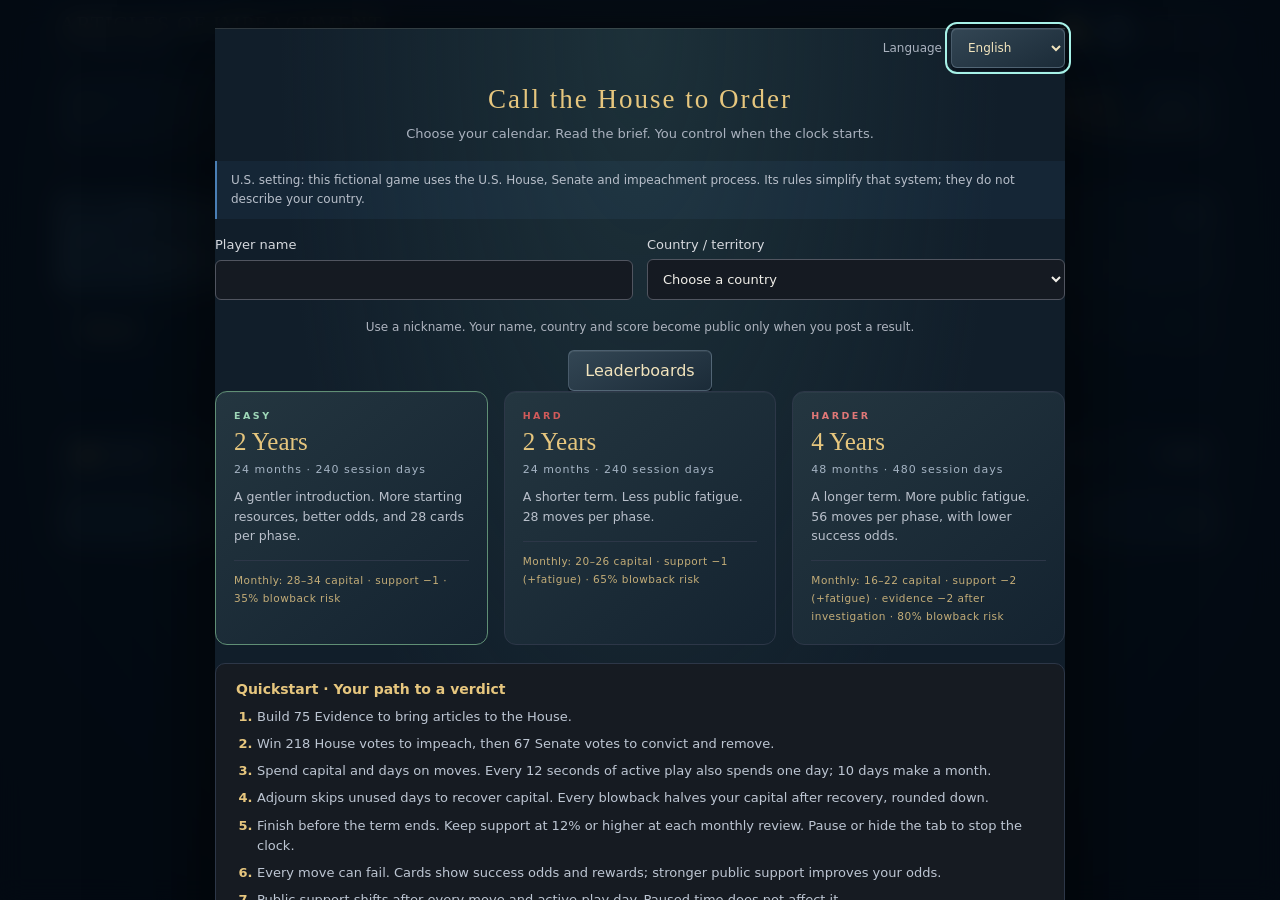
==== commit 42be4fcf: "Give the war room cinematic cards and outcome effects" ====
--- a/server/public/play.html
+++ b/server/public/play.html
@@ -87,27 +87,33 @@
     <button type="button" class="stat" data-open-briefing>
       <div class="label"><span class="stat-icon" aria-hidden="true">📁</span><span class="stat-label" data-i18n="Evidence">Evidence</span><b id="vEvidence">0</b></div>
       <div class="bar"><i class="fill-evidence" id="bEvidence"></i></div>
+      <span class="stat-delta" id="dEvidence" aria-hidden="true"></span>
     </button>
     <button type="button" class="stat" data-open-briefing>
       <div class="label"><span class="stat-icon" aria-hidden="true">👥</span><span class="stat-label" data-i18n="Public Support">Public Support</span><b id="vSupport">0%</b></div>
       <div class="bar"><i class="fill-support" id="bSupport"></i></div>
+      <span class="stat-delta" id="dSupport" aria-hidden="true"></span>
       <span id="supportPulse"></span>
     </button>
     <button type="button" class="stat" data-open-briefing>
       <div class="label"><span class="stat-icon" aria-hidden="true">⚡</span><span class="stat-label" data-i18n="Political Capital">Political Capital</span><b id="vCapital">0</b></div>
       <div class="bar"><i class="fill-capital" id="bCapital"></i></div>
+      <span class="stat-delta" id="dCapital" aria-hidden="true"></span>
     </button>
     <button type="button" class="stat" data-open-briefing>
       <div class="label"><span class="stat-icon" aria-hidden="true">🏛️</span><span class="stat-label" data-i18n="House Votes">House Votes</span><b id="vHouse">0 / 218</b></div>
       <div class="bar"><i class="fill-house" id="bHouse"></i></div>
+      <span class="stat-delta" id="dHouse" aria-hidden="true"></span>
     </button>
     <button type="button" class="stat" data-open-briefing>
       <div class="label"><span class="stat-icon" aria-hidden="true">⚖️</span><span class="stat-label" data-i18n="Senate Votes">Senate Votes</span><b id="vSenate">0 / 67</b></div>
       <div class="bar"><i class="fill-senate" id="bSenate"></i></div>
+      <span class="stat-delta" id="dSenate" aria-hidden="true"></span>
     </button>
   </section>
 
     <button type="button" id="dispatchPeek" aria-haspopup="dialog" aria-controls="dispatchDialog">
+      <span class="dispatch-sweep" aria-hidden="true"></span><span class="dispatch-particles" aria-hidden="true"><i></i><i></i><i></i><i></i><i></i><i></i><i></i><i></i><i></i><i></i></span>
       <span id="dispatchSignal" aria-hidden="true">•</span>
       <span class="live"><i></i><span class="dispatch-title" data-i18n="Live — War Room Feed">Live — War Room Feed</span></span>
       <span class="dispatch-copy" aria-live="polite" aria-atomic="true"><span id="previousDispatch"></span><span id="latestDispatch" data-i18n="No dispatches yet">No dispatches yet</span></span>
--- a/server/public/experience.css
+++ b/server/public/experience.css
@@ -290,3 +290,172 @@
   #latestDispatch { -webkit-line-clamp: 2; }
   #previousDispatch { -webkit-line-clamp: 3; }
 }
+
+/* War-room edition: engraved frames, luminous controls, readable card telemetry. */
+:root { --gold: #e6c67e; --muted: #a5b4c4; --card-width: 342px; --card-height: 390px; --ease-out: cubic-bezier(.16,1,.3,1); }
+body { background: radial-gradient(ellipse at 50% 35%, #173536 0, #101c26 43%, #080e16 90%); }
+.game-header { border-color: #b9cfca20; }
+.game-header h1 { color: #f2d995; text-shadow: 0 2px 24px #e6c67e16; }
+#calendarPanel, #dashboard { background: linear-gradient(130deg,#1c2b35e8,#111d28); border-color: #68858c40; box-shadow: inset 0 1px #ffffff08; }
+button, select { -webkit-tap-highlight-color: transparent; touch-action: manipulation; }
+.icon-button, .carousel-arrow, #clockPause, .board-button, .board-filters button, #closeLeaderboard, .sheet-heading button, .modal button, .language-select {
+  border: 1px solid #8da3b660; background: linear-gradient(155deg,#334654,#1b2b38); color: #f2e4bd;
+  box-shadow: inset 0 1px #ffffff12, 0 3px 0 #050c1490;
+  transition: transform 220ms var(--ease-out), box-shadow 220ms, border-color 220ms, background 220ms;
+}
+button:focus-visible, select:focus-visible { outline: 2px solid #a7f2e8; outline-offset: 4px; }
+.icon-button:active, .carousel-arrow:active:not(:disabled), #clockPause:active:not(:disabled), .board-button:active, .sheet-heading button:active { transform: translateY(2px) scale(.96); box-shadow: inset 0 1px #ffffff12; }
+.carousel-arrow:disabled { opacity: .28; box-shadow: none; }
+#clockPause[aria-pressed="true"] { background: #e4c883; color: #102028; border-color: #ffe6a5; box-shadow: 0 0 18px #e4c88328; }
+#clockPause[aria-pressed="true"]:hover:not(:disabled) { background: #ffe3a0; color: #102028; }
+#movesPanel { border-color: #5b7e804c; background: radial-gradient(ellipse at 50% 100%,#327a7832,transparent 63%),linear-gradient(#10202ae8,#0a131edb); box-shadow: inset 0 1px #a7ccc20c; }
+#movesTitle { font-style: italic; font-size: 25px; }
+.moves-head { padding-inline: 22px; }
+#movesSummary { color: #b2c3cc; }
+#actions { padding-block: 18px 22px; }
+#actions .action { --suit: #85d8cb; --suit-rgb: 133,216,203; margin-inline-end: -56px; border-radius: 18px; }
+.card-face {
+  padding: 16px 20px 13px; border: 1px solid #5a8784; border-radius: 18px;
+  background: radial-gradient(ellipse at 90% 0%,rgba(var(--suit-rgb),.18),transparent 52%),linear-gradient(145deg,#20343c,#14232e 65%,#14292e);
+  box-shadow: 0 18px 28px #0009, inset 0 0 0 4px #01080d80, inset 0 0 0 5px #91c4ba15;
+  color: #eaf4f2; isolation: isolate;
+}
+#actions .action[data-suit="house"] { --suit: #9ac5ff; --suit-rgb: 154,197,255; }
+#actions .action[data-suit="senate"] { --suit: #d8b2ff; --suit-rgb: 216,178,255; }
+#actions .action[data-suit="extended"] { --suit: #ffba8c; --suit-rgb: 255,186,140; }
+#actions .action.is-current .card-face { border-color: #ecd292; background: radial-gradient(ellipse at 90% 0%,rgba(var(--suit-rgb),.18),transparent 52%),linear-gradient(145deg,#20343c,#14232e 65%,#14292e); box-shadow: 0 20px 32px #0009, 0 0 0 1px #e6c67e70, 0 0 28px #b1b46c12, inset 0 0 0 4px #020b1080, inset 0 0 0 5px #e6c67e30; }
+.card-face::before { inset: 8px; border-color: rgba(var(--suit-rgb),.12); border-radius: 10px; z-index: -1; }
+.card-face::after { content: ''; position: absolute; inset: 0; background: linear-gradient(115deg, transparent 25%, #fff3 45%,transparent 65%); transform: translateX(-140%); pointer-events: none; z-index: 4; }
+.card-art { height: 56px; position: relative; display: grid; place-items: center; flex-shrink: 0; margin: 0 0 8px; }
+.card-art::before { content: ''; position: absolute; width: 180px; height: 1px; background: linear-gradient(90deg,transparent,var(--suit),transparent); opacity: .35; }
+.card-art::after { content: '✦'; position: absolute; inset-inline-end: 16%; color: var(--suit); font-size: 13px; opacity: .6; }
+.card-orbit { position: absolute; width: 76px; height: 76px; border: 1px solid rgba(var(--suit-rgb),.3); border-radius: 50%; background: radial-gradient(circle,rgba(var(--suit-rgb),.18),transparent 70%); box-shadow: 0 0 0 5px rgba(var(--suit-rgb),.035),0 0 0 12px rgba(var(--suit-rgb),.02); }
+.card-orbit::before { content: ''; position: absolute; inset: 5px; border: 1px dashed rgba(var(--suit-rgb),.2); border-radius: 50%; }
+.card-art .card-icon { font-size: 42px; filter: drop-shadow(0 4px 9px #0008); }
+.card-top { display: flex; margin-bottom: 5px; color: var(--suit); font-size: 9px; letter-spacing: 1.5px; text-transform: uppercase; }
+.card-number { color: #a4b8be; font-size: 9px; }
+#actions .action .name, #deckExits .name { color: #fff0c9; font: 23px/1.12 Georgia,serif; margin-bottom: 6px; text-shadow: 0 2px 4px #0006; }
+#actions .action .desc { color: #d0dde2; font-size: 12px; line-height: 1.4; margin-bottom: 10px; }
+.card-metrics { display: grid; grid-template-columns: 1fr 1fr; border: 1px solid rgba(var(--suit-rgb),.19); border-radius: 8px; background: #050f1855; overflow: hidden; margin-bottom: 7px; flex-shrink: 0; }
+.odds-metric, .gain-metric { display: flex; flex-direction: column; justify-content: center; padding: 7px 11px; gap: 2px; position: relative; }
+.gain-metric { border-inline-start: 1px solid rgba(var(--suit-rgb),.19); }
+.card-metrics strong { font-size: 26px; line-height: 1; font-weight: 750; letter-spacing: -.6px; color: var(--suit); font-variant-numeric: tabular-nums; }
+.card-metrics span span { color: #b9cbd2; font-size: 10px; line-height: 1.15; }
+.odds-meter { display: block; position: absolute; inset-inline: 11px; bottom: 0; height: 2px; background: #ffffff12; }
+.odds-meter i { display: block; height: 100%; background: var(--suit); box-shadow: 0 0 7px rgba(var(--suit-rgb),.6); transition: width 450ms var(--ease-out); }
+.move-payoff { display: flex; flex-direction: column; gap: 3px; font-size: 10.5px; line-height: 1.35; margin-bottom: 6px; }
+.payoff-support { color: #a5dfc4; }
+.payoff-risk { color: #edb8ac; }
+#actions .action .cost { display: flex; flex-wrap: wrap; justify-content: space-between; gap: 2px 8px; padding-top: 6px; border-color: #adc9be25; font-size: 10px; text-transform: none; letter-spacing: 0; color: #f4d995; }
+#actions .action .cost .days { color: #c1dbf3; }
+.play-card { min-height: 34px; padding: 6px 12px; margin-top: 7px; border-radius: 6px; background: linear-gradient(105deg,#b38b44,#f0d791 55%,#c9a558); color: #14222a; font-size: 12px; font-weight: 800; box-shadow: inset 0 1px #fff5,0 3px 0 #060b1390; opacity: .55; transition: transform 220ms var(--ease-out), box-shadow 220ms, opacity 220ms; }
+.play-card > [aria-hidden] { font-size: 19px; line-height: .8; transition: transform 220ms var(--ease-out); }
+.is-current .play-card { opacity: 1; box-shadow: inset 0 1px #fff5,0 3px 0 #060b1390,0 0 18px #e6c67e15; }
+.action:disabled .play-card { background: #35444d; color: #d5dee4; box-shadow: none; font-size: 10px; }
+.mobile-card-icon { display: none; }
+.action:not(:disabled):active .play-card { transform: translateY(2px) scale(.98); box-shadow: inset 0 1px #fff5; }
+#endTurn { position: relative; overflow: hidden; border: 1px solid #a3b8c2; border-radius: 9px; background: linear-gradient(110deg,#345061,#223746); box-shadow: inset 0 1px #ffffff20,0 4px 0 #030a1290; color: #f2ead6; transition: transform 220ms var(--ease-out),background 220ms,box-shadow 220ms; }
+#endTurn::after { content: '→'; position: absolute; inset-inline-end: 18px; top: 50%; transform: translateY(-50%); color: #f0d590; font-size: 22px; }
+#endTurn .et-main, #endTurn .et-sub { padding-inline: 22px; }
+#endTurn .et-main { color: #fff0c9; font-weight: 750; }
+#endTurn .et-sub { color: #c2d3df; }
+#endTurn:active:not(:disabled) { transform: translateY(2px); box-shadow: inset 0 1px #ffffff20; }
+#endTurn:disabled { opacity: .5; }
+.stat .label b { display: inline-block; transform-origin: center; color: #ecf4f7; }
+.stat-delta { position: absolute; inset-inline-end: 10px; top: 0; z-index: 30; pointer-events: none; opacity: 0; border: 1px solid currentColor; border-radius: 5px; background: #12262d; padding: 2px 6px; color: #94f2bd; font-size: 15px; font-weight: 800; box-shadow: 0 4px 14px #0008; direction: ltr; }
+.stat-delta[data-tone="bad"] { color: #ffb0a1; background: #352028; }
+.bar { overflow: visible; background: #030d1670; }
+.bar i { border-radius: 4px; transition: width 650ms var(--ease-out); box-shadow: 0 0 9px currentColor; }
+.fill-evidence { color: #70b6dc; } .fill-support { color: #70cb9f; } .fill-capital { color: #e6c67e; } .fill-house { color: #bd99e5; } .fill-senate { color: #e2969d; }
+#dispatchPeek { --dispatch-accent: #91b8d0; --dispatch-glow: #6caedb22; background: radial-gradient(ellipse at 0% 100%,var(--dispatch-glow),transparent 75%),linear-gradient(110deg,#20323e,#14222d); border-color: #617d8c60; border-inline-start: 3px solid var(--dispatch-accent); box-shadow: inset 0 1px #ffffff08; }
+#dispatchPeek[data-tone="good"] { --dispatch-accent: #8cf0c2; --dispatch-glow: #51e9a636; }
+#dispatchPeek[data-tone="bad"] { --dispatch-accent: #ffa397; --dispatch-glow: #f55b4e38; }
+#dispatchPeek[data-tone="gold"] { --dispatch-accent: #ffe098; --dispatch-glow: #ffc33e35; }
+#dispatchPeek[data-impact="blowback"] { background: repeating-linear-gradient(135deg,transparent 0 16px,#ff5b4e04 16px 32px),linear-gradient(110deg,#442c32,#211f2b 80%); }
+#dispatchPeek .live { color: var(--dispatch-accent); }
+#dispatchPeek .live i { background: var(--dispatch-accent); box-shadow: 0 0 9px var(--dispatch-accent); }
+#dispatchSignal { border-radius: 10px; background: linear-gradient(145deg,var(--dispatch-glow),#0c1a2380); box-shadow: inset 0 1px #fff2,0 0 20px var(--dispatch-glow); }
+.dispatch-expand { border: 1px solid #94b1c04a; border-radius: 5px; padding: 2px 6px; background: #fff1; }
+.dispatch-copy, #dispatchSignal, #dispatchPeek .live, .dispatch-expand { position: relative; z-index: 1; }
+.dispatch-sweep { position: absolute; inset: 0; pointer-events: none; background: linear-gradient(110deg,transparent 25%,var(--dispatch-glow) 48%,var(--dispatch-accent) 50%,transparent 53%); opacity: 0; }
+.dispatch-particles { position: absolute; inset-inline-start: 32px; top: 50%; pointer-events: none; }
+.dispatch-particles i { position: absolute; width: 5px; height: 5px; background: var(--dispatch-accent); box-shadow: 0 0 10px var(--dispatch-accent); opacity: 0; }
+#startScreen, #overlay { backdrop-filter: blur(12px); background: #030a12d9; }
+.start-modal, .modal, .campaign-dialog, #leaderboardDialog { border-color: #a48b546f; background: radial-gradient(ellipse at 50% 0,#28434880,transparent 60%),#111e2a; box-shadow: inset 0 1px #ffeac320,0 24px 90px #000b; }
+.mode-card { border-radius: 12px; background: linear-gradient(140deg,#243640,#142330); box-shadow: inset 0 1px #ffffff09; transition: transform 240ms var(--ease-out),border-color 240ms,box-shadow 240ms; }
+.mode-card[aria-pressed="true"] { background: radial-gradient(ellipse at 100% 0,#e6c67e20,transparent 70%),#253435; box-shadow: inset 0 0 0 1px #e6c67e80,0 0 24px #e6c67e10; }
+#startButton { background: linear-gradient(110deg,#b58c43,#ffe3a0 55%,#c49c51); box-shadow: inset 0 1px #fff6,0 5px 0 #030a1480,0 0 35px #e6c67e12; transition: transform 220ms var(--ease-out),box-shadow 220ms; }
+#startButton:active:not(:disabled) { transform: translateY(3px); box-shadow: inset 0 1px #fff5; }
+@media (hover: hover) {
+  .icon-button:hover, .carousel-arrow:hover:not(:disabled), #clockPause:hover:not(:disabled), .board-button:hover, .sheet-heading button:hover { border-color: #e6c67e; transform: translateY(-2px); box-shadow: inset 0 1px #ffffff20,0 5px 0 #050c1490,0 0 18px #e6c67e14; }
+  #actions .action:hover .card-face { border-color: #fff0bc; }
+  .action.is-current:hover .card-face::after, .action:focus-visible .card-face::after { animation: foil-pass 850ms var(--ease-out); }
+  .action:not(:disabled):hover .play-card > [aria-hidden] { transform: translate(2px,-2px); }
+  #endTurn:hover:not(:disabled) { background: linear-gradient(110deg,#486c7c,#304958); box-shadow: inset 0 1px #ffffff25,0 4px 0 #030a1290,0 0 24px #8ac4c518; }
+}
+@keyframes foil-pass { to { transform: translateX(140%); } }
+@media (min-width: 601px) and (max-height: 800px) {
+  :root { --card-height: 354px; }
+  .card-art { height: 34px; margin-bottom: 5px; }
+  .card-art .card-icon { font-size: 31px; }
+  .card-orbit { width: 50px; height: 50px; }
+  #actions { padding-block: 12px 16px; }
+}
+@media (max-width: 600px) {
+  :root { --card-width: min(81vw,360px); --card-height: clamp(246px,calc(100svh - 430px),330px); }
+  .brand { display: flex; flex-direction: column; align-items: flex-start; }
+  .game-header h1 { font-size: 15px; line-height: 1.1; }
+  .game-header { padding-bottom: 3px; margin-bottom: 3px; }
+  #calendarPanel { padding: 4px 8px; margin-bottom: 4px; }
+  .header-tools .icon-button { border: 1px solid #8da3b660; border-radius: 7px; background: linear-gradient(155deg,#334654,#1b2b38); width: 30px; height: 32px; }
+  .header-tools .language-select { background: #203341; }
+  #movesTitle { font-size: 20px; }
+  .moves-head { padding-inline: 12px; }
+  #movesPanel { padding-top: 4px; }
+  #actions { padding-block: 6px 8px; }
+  .carousel-bottom { min-height: 24px; }
+  .move-dot { min-height: 24px; padding-block: 7px; }
+  #actions .action { margin-inline-end: -40px; }
+  .card-face { padding: 11px 16px 10px; border-radius: 14px; }
+  .card-face::before { inset: 6px; border-radius: 8px; }
+  .card-art { position: absolute; inset-inline-end: 18px; top: 12px; width: 50px; height: 50px; margin: 0; opacity: .1; z-index: -1; }
+  .card-art::after, .card-art::before { display: none; }
+  .card-art .card-icon { font-size: 43px; }
+  .card-orbit { width: 60px; height: 60px; }
+  .card-top { font-size: 8px; letter-spacing: .8px; margin-bottom: 5px; }
+  .card-number { font-size: 8px; }
+  #actions .action .name { font-size: 19px; line-height: 1.13; margin-bottom: 5px; }
+  #actions .action .desc { font-size: 11.5px; line-height: 1.35; margin-bottom: 7px; }
+  .mobile-card-icon { display: inline; font-size: 16px; }
+  .card-metrics { margin-bottom: 5px; border-radius: 6px; }
+  .odds-metric, .gain-metric { padding: 5px 9px; }
+  .card-metrics strong { font-size: 22px; }
+  .card-metrics span span { font-size: 10px; }
+  .move-payoff { font-size: 10.5px; line-height: 1.35; gap: 2px; margin-bottom: 4px; }
+  #actions .action .cost { font-size: 10px; line-height: 1.3; padding-top: 5px; }
+  .play-card { min-height: 28px; font-size: 11px; margin-top: 5px; padding: 5px 9px; }
+  #endTurn { min-height: 49px; }
+  #endTurn::after { inset-inline-end: 11px; font-size: 20px; }
+  #dispatchPeek { min-height: 86px; }
+  #previousDispatch { font-size: 12px; }
+  #dispatchPeek .dispatch-expand { font-size: 11px; padding: 1px 4px; }
+  .dispatch-particles { inset-inline-start: 20px; }
+}
+@media (max-width: 600px) and (max-height: 720px) {
+  :root { --card-height: 238px; }
+  .card-top { display: none; }
+  #actions .action .name { font-size: 18px; }
+  #actions .action .desc { font-size: 11px; margin-bottom: 5px; }
+  .card-face { padding-block: 8px; }
+}
+@media (max-width: 600px) and (min-height: 740px) {
+  .card-art { position: relative; inset: auto; width: auto; height: clamp(22px,calc(100svh - 718px),44px); margin-bottom: 6px; opacity: 1; z-index: auto; }
+  .card-art::before, .card-art::after { display: block; }
+  .card-art .card-icon { font-size: 32px; }
+  .card-orbit { width: 54px; height: 54px; }
+  .mobile-card-icon { display: none; }
+}
+@media (prefers-reduced-motion: reduce) {
+  *, *::before, *::after { animation: none !important; transition: none !important; scroll-behavior: auto !important; }
+  .dispatch-sweep, .dispatch-particles { display: none; }
+}
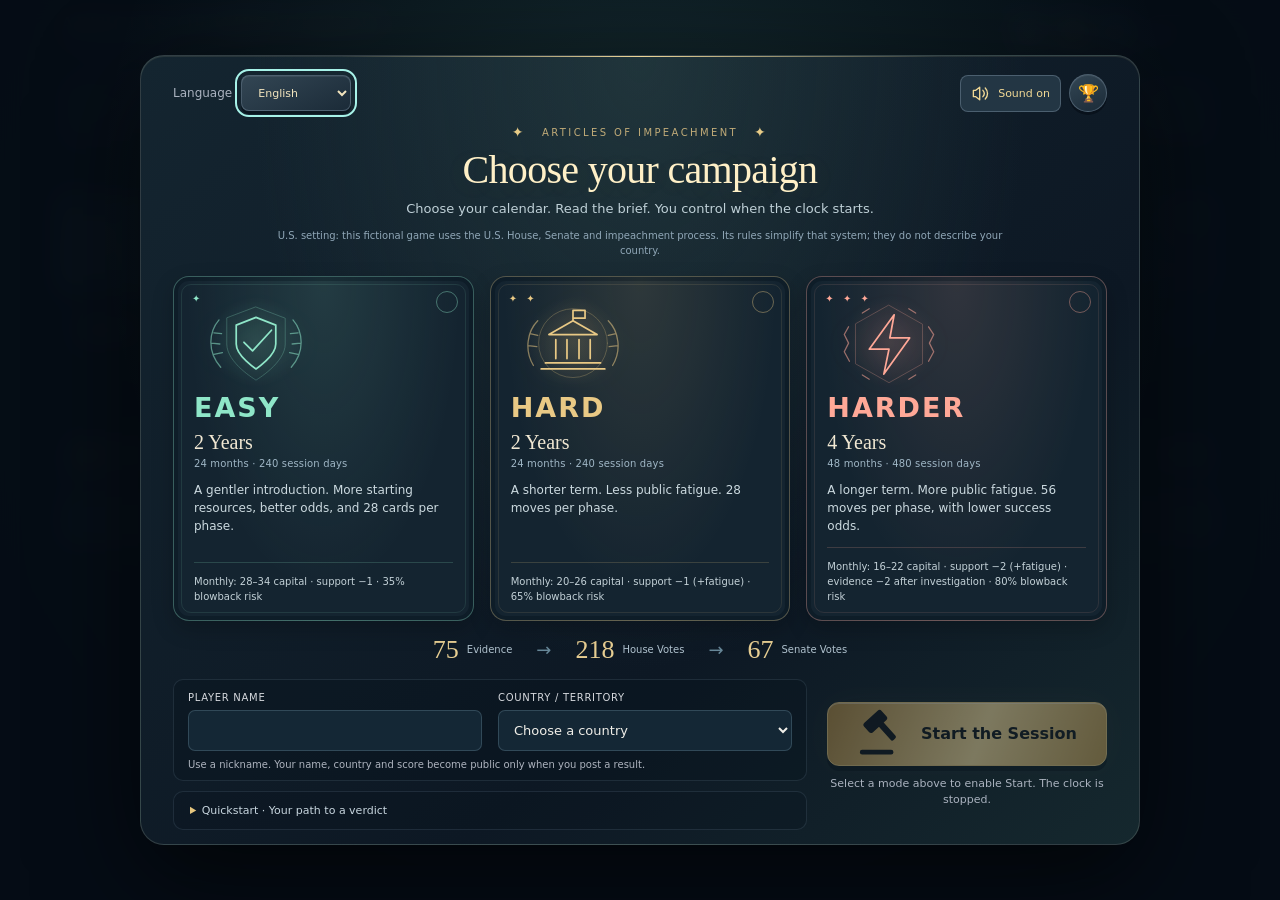
==== commit 0f9bb8a1: "Add original game audio and a cinematic campaign selector" ====
--- a/server/public/play.html
+++ b/server/public/play.html
@@ -14,6 +14,7 @@
   <header class="game-header">
     <div class="brand"><h1 data-i18n="Articles of Impeachment">Articles of Impeachment</h1><button type="button" class="setting-note" data-open-briefing data-i18n="U.S. political fiction">U.S. political fiction</button></div>
     <div class="header-tools">
+      <button type="button" class="icon-button sound-toggle" data-sound-toggle aria-label="Sound effects" aria-pressed="true"><svg viewBox="0 0 24 24" aria-hidden="true"><path d="M11 4 6 8H3v8h3l5 4Z"/><path class="sound-waves" d="M15 8a6 6 0 0 1 0 8m3-11a10 10 0 0 1 0 14"/><path class="sound-slash" d="m16 9 6 6m0-6-6 6"/></svg><span class="sound-label">Sound on</span></button>
       <button type="button" class="icon-button" data-open-leaderboard aria-label="Leaderboards" data-i18n-aria="Leaderboards"><span aria-hidden="true">🏆</span></button>
       <button type="button" class="icon-button" data-open-briefing aria-label="Campaign brief" data-i18n-aria="Campaign brief"><span aria-hidden="true">?</span></button>
       <label class="language-picker"><span class="sr-only" data-i18n="Language">Language</span><select class="language-select" aria-label="Language" data-i18n-aria="Language">
@@ -130,41 +131,51 @@
 
 <div id="startScreen" class="show" role="dialog" aria-modal="true" aria-labelledby="startTitle" aria-describedby="startIntro">
   <div class="start-modal">
+    <div class="start-tools">
     <label class="language-picker"><span data-i18n="Language">Language</span><select class="language-select" aria-label="Language" data-i18n-aria="Language">
 <option value="en" lang="en">English</option><option value="es" lang="es">Español</option><option value="fr" lang="fr">Français</option><option value="ko" lang="ko">한국어</option><option value="fa" lang="fa">فارسی</option><option value="he" lang="he">עברית</option><option value="ja" lang="ja">日本語</option><option value="zh" lang="zh-Hans">简体中文</option>
 </select></label>
-    <h2 id="startTitle" data-i18n="Call the House to Order">Call the House to Order</h2>
+    <div class="start-utility"><button type="button" class="sound-toggle sound-control" data-sound-toggle aria-label="Sound effects" aria-pressed="true"><svg viewBox="0 0 24 24" aria-hidden="true"><path d="M11 4 6 8H3v8h3l5 4Z"/><path class="sound-waves" d="M15 8a6 6 0 0 1 0 8m3-11a10 10 0 0 1 0 14"/><path class="sound-slash" d="m16 9 6 6m0-6-6 6"/></svg><span class="sound-label">Sound on</span></button><button type="button" class="icon-button" data-open-leaderboard aria-label="Leaderboards" data-i18n-aria="Leaderboards">🏆</button></div>
+    </div>
+    <div class="brief-kicker"><span aria-hidden="true">✦</span><span data-i18n="Articles of Impeachment">Articles of Impeachment</span><span aria-hidden="true">✦</span></div>
+    <h2 id="startTitle" data-i18n="Choose your campaign">Choose your campaign</h2>
     <p id="startIntro" data-i18n="Choose your calendar. Read the brief. You control when the clock starts.">Choose your calendar. Read the brief. You control when the clock starts.</p>
     <p class="us-context" data-i18n="U.S. setting: this fictional game uses the U.S. House, Senate and impeachment process. Its rules simplify that system; they do not describe your country.">U.S. setting: this fictional game uses the U.S. House, Senate and impeachment process. Its rules simplify that system; they do not describe your country.</p>
-    <div class="player-fields">
-      <label><span data-i18n="Player name">Player name</span><input id="playerName" type="text" minlength="2" maxlength="24" autocomplete="nickname" dir="auto" aria-describedby="profileNote profileError"></label>
-      <label><span data-i18n="Country / territory">Country / territory</span><select id="playerCountry" aria-describedby="profileNote profileError"></select></label>
-    </div>
-    <p id="profileNote" class="board-note" data-i18n="Use a nickname. Your name, country and score become public only when you post a result.">Use a nickname. Your name, country and score become public only when you post a result.</p>
-    <p id="profileError" role="alert"></p>
-    <button type="button" class="board-button" data-open-leaderboard data-i18n="Leaderboards">Leaderboards</button>
     <div class="mode-grid" role="group" aria-label="Choose your campaign" data-i18n-aria="Choose your campaign">
       <button type="button" class="mode-card easy" data-mode="easy" aria-pressed="false" onclick="selectMode('easy')">
+        <span class="mode-stars" aria-hidden="true">✦</span><span class="mode-check" aria-hidden="true">✓</span>
+        <span class="mode-emblem" aria-hidden="true"><svg viewBox="0 0 120 100"><path class="emblem-halo" d="M60 7 94 20v30c0 22-34 42-34 42S26 72 26 50V20Z"/><path d="M60 19 83 28v22c0 14-23 29-23 29S37 64 37 50V28Z"/><path d="m46 48 10 10 22-24"/><path class="emblem-laurel" d="M19 77C3 59 5 36 17 22M11 37l9 1M8 49l10 1M11 62l10-2m80 17c16-18 14-41 2-55m6 15-9 1m12 11-10 1m7 12-10-2"/></svg></span>
         <span class="mode-tag" data-i18n="EASY">EASY</span><span class="mode-name" data-i18n="2 Years">2 Years</span>
         <span class="mode-months" data-i18n="24 months · 240 session days">24 months · 240 session days</span>
         <span class="mode-desc" data-i18n="A gentler introduction. More starting resources, better odds, and 28 cards per phase.">A gentler introduction. More starting resources, better odds, and 28 cards per phase.</span>
         <span class="mode-meta" data-i18n="Monthly: 28–34 capital · support −1 · 35% blowback risk">Monthly: 28–34 capital · support −1 · 35% blowback risk</span>
       </button>
       <button type="button" class="mode-card" data-mode="hard" aria-pressed="false" onclick="selectMode('hard')">
+        <span class="mode-stars" aria-hidden="true">✦ ✦</span><span class="mode-check" aria-hidden="true">✓</span>
+        <span class="mode-emblem" aria-hidden="true"><svg viewBox="0 0 120 100"><circle class="emblem-halo" cx="60" cy="49" r="40"/><path d="M23 79h74M28 72h64M32 39h56L60 23Zm8 6v22m13-22v22m14-22v22m13-22v22M60 23V11m0 0h14v9H60"/><path class="emblem-laurel" d="M14 75C3 57 7 35 19 23m-9 15 9 2M8 52l10 1m88 22c11-18 7-40-5-52m9 15-9 2m11 12-10 1"/></svg></span>
         <span class="mode-tag" data-i18n="HARD">HARD</span><span class="mode-name" data-i18n="2 Years">2 Years</span>
         <span class="mode-months" data-i18n="24 months · 240 session days">24 months · 240 session days</span>
         <span class="mode-desc" data-i18n="A shorter term. Less public fatigue. 28 moves per phase.">A shorter term. Less public fatigue. 28 moves per phase.</span>
         <span class="mode-meta" data-i18n="Monthly: 20–26 capital · support −1 (+fatigue) · 65% blowback risk">Monthly: 20–26 capital · support −1 (+fatigue) · 65% blowback risk</span>
       </button>
       <button type="button" class="mode-card harder" data-mode="harder" aria-pressed="false" onclick="selectMode('harder')">
+        <span class="mode-stars" aria-hidden="true">✦ ✦ ✦</span><span class="mode-check" aria-hidden="true">✓</span>
+        <span class="mode-emblem" aria-hidden="true"><svg viewBox="0 0 120 100"><path class="emblem-halo" d="M60 5 99 27v46L60 95 21 73V27Z"/><path d="m66 16-29 40h23l-6 29 30-42H61Z"/><path class="emblem-laurel" d="m13 30-5 9 5 10-5 10 6 11m92-40 6 9-5 10 5 10-6 11M37 9l-8 5m54-5 8 5M37 91l-8-5m54 5 8-5"/></svg></span>
         <span class="mode-tag" data-i18n="HARDER">HARDER</span><span class="mode-name" data-i18n="4 Years">4 Years</span>
         <span class="mode-months" data-i18n="48 months · 480 session days">48 months · 480 session days</span>
         <span class="mode-desc" data-i18n="A longer term. More public fatigue. 56 moves per phase, with lower success odds.">A longer term. More public fatigue. 56 moves per phase, with lower success odds.</span>
         <span class="mode-meta" data-i18n="Monthly: 16–22 capital · support −2 (+fatigue) · evidence −2 after investigation · 80% blowback risk">Monthly: 16–22 capital · support −2 (+fatigue) · evidence −2 after investigation · 80% blowback risk</span>
       </button>
     </div>
-    <section class="quickstart" aria-labelledby="quickstartTitle">
-      <h3 id="quickstartTitle" data-i18n="Quickstart · Your path to a verdict">Quickstart · Your path to a verdict</h3>
+    <div class="verdict-path" aria-label="Quickstart · Your path to a verdict" data-i18n-aria="Quickstart · Your path to a verdict"><div><strong>75</strong><span data-i18n="Evidence">Evidence</span></div><span class="path-arrow" aria-hidden="true">→</span><div><strong>218</strong><span data-i18n="House Votes">House Votes</span></div><span class="path-arrow" aria-hidden="true">→</span><div><strong>67</strong><span data-i18n="Senate Votes">Senate Votes</span></div></div>
+    <div class="player-panel"><div class="player-fields">
+      <label><span data-i18n="Player name">Player name</span><input id="playerName" type="text" minlength="2" maxlength="24" autocomplete="nickname" dir="auto" aria-describedby="profileNote profileError"></label>
+      <label><span data-i18n="Country / territory">Country / territory</span><select id="playerCountry" aria-describedby="profileNote profileError"></select></label>
+    </div>
+    <p id="profileNote" class="board-note" data-i18n="Use a nickname. Your name, country and score become public only when you post a result.">Use a nickname. Your name, country and score become public only when you post a result.</p>
+    <p id="profileError" role="alert"></p></div>
+    <details class="quickstart" aria-labelledby="quickstartTitle">
+      <summary id="quickstartTitle" data-i18n="Quickstart · Your path to a verdict">Quickstart · Your path to a verdict</summary>
       <ol>
         <li data-i18n="Build 75 Evidence to bring articles to the House.">Build 75 Evidence to bring articles to the House.</li>
         <li data-i18n="Win 218 House votes to impeach, then 67 Senate votes to convict and remove.">Win 218 House votes to impeach, then 67 Senate votes to convict and remove.</li>
@@ -174,12 +185,14 @@
         <li data-i18n="Every move can fail. Cards show success odds and rewards; stronger public support improves your odds.">Every move can fail. Cards show success odds and rewards; stronger public support improves your odds.</li>
         <li data-i18n="Public support shifts after every move and active-play day. Paused time does not affect it.">Public support shifts after every move and active-play day. Paused time does not affect it.</li>
       </ol>
-    </section>
+    </details>
+    <div class="launch-panel">
     <button type="button" id="startButton" disabled>
       <svg class="gavel-scene" viewBox="0 0 90 72" aria-hidden="true"><g class="gavel"><rect x="41" y="13" width="9" height="40" rx="3" transform="rotate(-42 45 17)"/><rect x="26" y="9" width="33" height="18" rx="4" transform="rotate(-42 43 18)"/></g><rect class="gavel-block" x="21" y="58" width="47" height="7" rx="3"/><path class="gavel-impact" d="M14 48l-6-5m67 5 6-5M45 52v-7"/></svg>
       <span id="startButtonText" data-i18n="Start the Session">Start the Session</span>
     </button>
     <p id="startHint" role="status"></p>
+    </div>
   </div>
 </div>
 
@@ -191,6 +204,7 @@
     <p id="scoreIdentity" class="board-note"></p>
     <button type="button" id="postScore" data-i18n="Post score">Post score</button>
     <p id="scoreStatus" role="status"></p>
+    <button type="button" class="sound-toggle sound-control" data-sound-toggle aria-label="Sound effects" aria-pressed="true"><svg viewBox="0 0 24 24" aria-hidden="true"><path d="M11 4 6 8H3v8h3l5 4Z"/><path class="sound-waves" d="M15 8a6 6 0 0 1 0 8m3-11a10 10 0 0 1 0 14"/><path class="sound-slash" d="m16 9 6 6m0-6-6 6"/></svg><span class="sound-label">Sound on</span></button>
     <button type="button" class="board-button" data-open-leaderboard data-i18n="Leaderboards">Leaderboards</button>
     <button onclick="location.reload()" data-i18n="Run It Back">Run It Back</button>
   </div>
@@ -241,6 +255,7 @@
 <script src="leaderboard-locales.js"></script>
 <script src="countries.js"></script>
 <script src="i18n.js"></script>
+<script src="sound.js"></script>
 <script src="game.js"></script>
 <script src="leaderboards.js"></script>
 </body>
--- a/server/public/experience.css
+++ b/server/public/experience.css
@@ -292,6 +292,17 @@
 }
 
 /* War-room edition: engraved frames, luminous controls, readable card telemetry. */
+.start-tools { display: flex; justify-content: space-between; align-items: center; gap: 12px; margin-bottom: 12px; }
+.start-tools .language-picker { margin: 0; }
+.sound-toggle { display: inline-flex; justify-content: center; align-items: center; gap: 8px; cursor: pointer; }
+.sound-toggle svg { width: 19px; height: 19px; fill: none; stroke: currentColor; stroke-width: 1.7; stroke-linecap: round; stroke-linejoin: round; flex-shrink: 0; }
+.sound-slash, .sound-toggle[aria-pressed="false"] .sound-waves { display: none; }
+.sound-toggle[aria-pressed="false"] .sound-slash { display: block; }
+.header-tools .sound-label { position: absolute; width: 1px; height: 1px; overflow: hidden; clip: rect(0,0,0,0); }
+.sound-control { border: 1px solid #8da3b660; border-radius: 8px; padding: 8px 10px; min-height: 36px; background: #233644; color: #f2d995; font: inherit; font-size: 11px; transition: border-color 180ms, background 180ms; }
+.sound-control:hover { border-color: #e6c67e; background: #304655; }
+.sound-toggle[aria-pressed="false"] { color: #a5b4c4; }
+.sound-toggle:disabled { opacity: .5; cursor: default; }
 :root { --gold: #e6c67e; --muted: #a5b4c4; --card-width: 342px; --card-height: 390px; --ease-out: cubic-bezier(.16,1,.3,1); }
 body { background: radial-gradient(ellipse at 50% 35%, #173536 0, #101c26 43%, #080e16 90%); }
 .game-header { border-color: #b9cfca20; }
@@ -459,3 +470,123 @@
   *, *::before, *::after { animation: none !important; transition: none !important; scroll-behavior: auto !important; }
   .dispatch-sweep, .dispatch-particles { display: none; }
 }
+
+/* Campaign selection: three collectible seals, one deliberate opening strike. */
+#startScreen { --brief-glow: #6ccbb625; padding: 24px; background: radial-gradient(ellipse at 50% 22%,var(--brief-glow),transparent 60%),#060d16f2; }
+#startScreen[data-campaign="hard"] { --brief-glow: #e6c67e28; }
+#startScreen[data-campaign="harder"] { --brief-glow: #f48e7f26; }
+#startScreen .start-modal { max-width: 1000px; padding: 24px 32px 20px; border: 1px solid #a8b5a73a; border-radius: 24px; position: relative; overflow: hidden; background: radial-gradient(ellipse at 50% 0,#36545366,transparent 55%),linear-gradient(140deg,#142530,#0d1824 65%,#15282e); box-shadow: inset 0 1px #f5db9a18,0 32px 100px #0009; animation: brief-enter 550ms var(--ease-out) both; }
+#startScreen .start-modal::before { content: ''; position: absolute; top: 0; inset-inline: 20%; height: 1px; background: linear-gradient(90deg,transparent,#eed698,transparent); }
+.start-utility { display: flex; align-items: center; gap: 8px; }
+#startScreen .start-tools { margin-bottom: 24px; }
+#startScreen .start-tools .language-select { min-height: 36px; font-size: 11px; border-radius: 8px; }
+.brief-kicker { display: flex; justify-content: center; align-items: center; gap: 16px; color: #c1ab78; font-size: 10px; letter-spacing: 2.4px; text-transform: uppercase; margin-bottom: 12px; }
+.brief-kicker > [aria-hidden] { color: #e8cc87; font-size: 14px; }
+#startScreen h2 { font-size: clamp(28px,4vw,46px); line-height: 1.08; color: #fff0c7; letter-spacing: -.7px; margin-bottom: 12px; text-shadow: 0 4px 30px #dec9861a; }
+#startIntro { max-width: 620px; margin: 0 auto 12px; color: #bfd0d7; }
+#startScreen .us-context { max-width: 750px; margin: 0 auto 24px; padding: 0; background: none; border: none; text-align: center; font-size: 10px; line-height: 1.5; color: #90a7b7; }
+#startScreen .mode-grid { grid-template-columns: repeat(3,minmax(0,1fr)); gap: 16px; perspective: 1200px; }
+#startScreen .mode-card { --mode-accent: #e9c985; --mode-rgb: 233,201,133; position: relative; isolation: isolate; overflow: hidden; min-width: 0; padding: 22px 22px 18px; gap: 6px; border: 1px solid rgba(var(--mode-rgb),.3); border-radius: 16px; background: radial-gradient(ellipse at 50% 0,rgba(var(--mode-rgb),.12),transparent 65%),#142430; box-shadow: inset 0 0 0 4px #030d1750,0 8px 22px #0003; transform-origin: center bottom; transition: transform 350ms var(--ease-out),border-color 250ms,box-shadow 350ms,background 250ms; animation: campaign-arrive 650ms var(--ease-out) both; }
+#startScreen .mode-card.easy { --mode-accent: #8fe6c8; --mode-rgb: 143,230,200; }
+#startScreen .mode-card.harder { --mode-accent: #ffa897; --mode-rgb: 255,168,151; }
+#startScreen .mode-card:nth-child(2) { animation-delay: 65ms; }
+#startScreen .mode-card:nth-child(3) { animation-delay: 130ms; }
+#startScreen .mode-card::before { content: ''; position: absolute; inset: 7px; border: 1px solid rgba(var(--mode-rgb),.11); border-radius: 10px; pointer-events: none; }
+#startScreen .mode-card::after { content: ''; position: absolute; inset: 0; z-index: -1; pointer-events: none; background: linear-gradient(120deg,transparent 15%,rgba(var(--mode-rgb),.13),transparent 65%); transform: translateX(-130%); }
+.mode-stars { position: absolute; top: 16px; inset-inline-start: 18px; color: var(--mode-accent); font-size: 10px; letter-spacing: 3px; }
+.mode-check { position: absolute; top: 14px; inset-inline-end: 15px; border: 1px solid rgba(var(--mode-rgb),.4); border-radius: 50%; width: 22px; height: 22px; display: grid; place-items: center; color: transparent; font-size: 13px; transition: background 200ms,color 200ms,transform 350ms var(--ease-out); }
+.mode-emblem { position: relative; display: grid; place-items: center; height: 102px; margin: 5px 0 9px; color: var(--mode-accent); transition: transform 450ms var(--ease-out),filter 450ms,opacity 300ms; }
+.mode-emblem::before { content: ''; position: absolute; inset: -6px 10%; background: radial-gradient(ellipse,rgba(var(--mode-rgb),.12),transparent 67%); }
+.mode-emblem svg { width: 124px; height: 102px; overflow: visible; fill: none; stroke: currentColor; stroke-width: 2; stroke-linecap: round; stroke-linejoin: round; filter: drop-shadow(0 0 12px rgba(var(--mode-rgb),.22)); }
+.emblem-halo { stroke-width: .75; opacity: .4; fill: rgba(var(--mode-rgb),.035); }
+.emblem-laurel { opacity: .55; stroke-width: 1.5; }
+#startScreen .mode-tag { color: var(--mode-accent); font-size: 27px; font-weight: 800; line-height: 1.1; letter-spacing: 2px; }
+#startScreen .mode-name { color: #f1e8d3; font: 20px Georgia,serif; margin-top: 4px; }
+#startScreen .mode-name::after { content: none; }
+#startScreen .mode-months { color: #9fb6c5; font-size: 10px; letter-spacing: .15px; }
+#startScreen .mode-desc { font-size: 12px; color: #cbd9df; margin: 8px 0; line-height: 1.5; }
+#startScreen .mode-meta { font-size: 10px; color: #c3d1d7; letter-spacing: 0; line-height: 1.5; border-color: rgba(var(--mode-rgb),.18); padding-top: 11px; margin-top: auto; }
+#startScreen .mode-card[aria-pressed="true"] { transform: translateY(-5px); border-color: var(--mode-accent); background: radial-gradient(ellipse at 50% 0,rgba(var(--mode-rgb),.2),transparent 75%),#1a2c35; box-shadow: inset 0 0 0 1px rgba(var(--mode-rgb),.5),inset 0 0 0 5px #030d1750,0 0 30px rgba(var(--mode-rgb),.12),0 14px 24px #0005; }
+#startScreen .mode-card[aria-pressed="true"] .mode-check { color: #10242a; background: var(--mode-accent); transform: scale(1.1); box-shadow: 0 0 12px rgba(var(--mode-rgb),.25); }
+#startScreen .mode-card[aria-pressed="true"] .mode-emblem { transform: translateY(-3px) scale(1.06); filter: drop-shadow(0 0 8px rgba(var(--mode-rgb),.25)); }
+#startScreen[data-campaign] .mode-card[aria-pressed="false"] .mode-emblem { opacity: .6; }
+.verdict-path { display: flex; justify-content: center; align-items: center; gap: 24px; padding: 20px 0; }
+.verdict-path > div { display: flex; align-items: center; gap: 8px; text-align: start; }
+.verdict-path strong { font: 26px Georgia,serif; color: #e7ce92; }
+.verdict-path div > span { font-size: 10px; color: #b0c2ce; max-width: 90px; }
+.path-arrow { font-size: 18px; color: #688899; }
+[dir="rtl"] .path-arrow { transform: scaleX(-1); }
+.player-panel { padding: 15px 18px 10px; border: 1px solid #728d9f30; border-radius: 10px; background: #06131b55; text-align: start; }
+#startScreen .player-fields { margin: 0; gap: 16px; }
+#startScreen .player-fields label { flex: 1; min-width: 0; font-size: 10px; text-transform: uppercase; letter-spacing: .7px; }
+#startScreen .player-fields input, #startScreen .player-fields select { background: #142735; border-color: #58748470; border-radius: 7px; min-height: 40px; font-size: 13px; }
+#startScreen #profileNote { margin: 7px 0 0; font-size: 10px; line-height: 1.4; }
+#profileError:empty { display: none; }
+#startScreen .quickstart { margin: 10px 0 16px; padding: 0; border-color: #728d9f30; background: #06131b33; }
+#startScreen .quickstart summary { cursor: pointer; padding: 12px 16px; color: #c8d6df; font-size: 11px; }
+#startScreen .quickstart summary::marker { color: #e6c67e; }
+#startScreen .quickstart ol { padding: 0 24px 15px 38px; font-size: 12px; line-height: 1.5; }
+.launch-panel { padding-top: 2px; }
+#startScreen #startButton { min-width: min(100%,330px); min-height: 64px; border-radius: 12px; }
+#startScreen #startButton .gavel-scene { height: 52px; width: 64px; }
+#startScreen #startHint { margin-top: 10px; font-size: 11px; min-height: 18px; }
+@keyframes brief-enter { from { opacity: 0; transform: translateY(14px); } to { opacity: 1; transform: translateY(0); } }
+@keyframes campaign-arrive { from { opacity: 0; translate: 0 20px; } to { opacity: 1; translate: 0 0; } }
+@media (min-width: 701px) {
+  #startScreen { padding: 16px; }
+  #startScreen .start-modal { display: grid; grid-template-columns: minmax(0,1fr) 280px; column-gap: 20px; padding-block: 18px 14px; }
+  #startScreen .start-modal > * { grid-column: 1 / -1; }
+  #startScreen .start-tools { margin-bottom: 12px; }
+  .brief-kicker { margin-bottom: 8px; }
+  #startScreen h2 { font-size: 40px; margin-bottom: 8px; }
+  #startIntro { margin-bottom: 8px; }
+  #startScreen .us-context { margin-bottom: 18px; }
+  #startScreen .mode-card { padding: 18px 20px 16px; gap: 4px; }
+  .mode-emblem { height: 82px; margin-block: 6px; }
+  .mode-emblem svg { height: 86px; }
+  .verdict-path { padding-block: 14px; }
+  #startScreen .player-panel { grid-column: 1; grid-row: 8; padding: 12px 14px 8px; }
+  #startScreen .quickstart { grid-column: 1; grid-row: 9; margin-bottom: 0; }
+  #startScreen .launch-panel { grid-column: 2; grid-row: 8 / span 2; align-self: center; }
+  #startScreen #startButton { width: 100%; min-width: 0; }
+}
+@media (hover: hover) {
+  #startScreen .mode-card:hover:not(:disabled) { transform: translateY(-6px) rotateX(2deg); border-color: var(--mode-accent); box-shadow: 0 14px 28px #0006,0 0 24px rgba(var(--mode-rgb),.1); }
+  #startScreen .mode-card:hover::after { animation: foil-pass 900ms var(--ease-out); }
+  #startScreen .mode-card:hover .mode-emblem { transform: translateY(-4px) scale(1.07); }
+}
+@media (max-width: 700px) {
+  #startScreen { padding: 10px; }
+  #startScreen .start-modal { padding: 14px; border-radius: 17px; }
+  #startScreen .start-tools { gap: 6px; margin-bottom: 22px; }
+  #startScreen .start-tools .language-picker > span { display: none; }
+  #startScreen .start-tools .language-select { max-width: 135px; padding-inline: 8px 24px; }
+  #startScreen .sound-control { gap: 5px; font-size: 10px; padding-inline: 7px; }
+  .start-utility { gap: 5px; }
+  .start-utility .icon-button { width: 32px; height: 36px; border-radius: 8px; font-size: 15px; }
+  .brief-kicker { font-size: 8px; letter-spacing: 1.4px; gap: 8px; margin-bottom: 10px; }
+  #startScreen h2 { font-size: 31px; }
+  #startIntro { font-size: 11px; }
+  #startScreen .us-context { font-size: 9px; margin-bottom: 20px; }
+  #startScreen .mode-grid { grid-template-columns: 1fr; gap: 11px; }
+  #startScreen .mode-card { display: grid; grid-template-columns: 62px minmax(0,1fr); gap: 3px 12px; padding: 16px 16px 13px; }
+  .mode-emblem { grid-column: 1; grid-row: 1 / 4; width: 62px; height: 70px; margin: 0; }
+  .mode-emblem svg { width: 72px; height: 70px; }
+  .mode-stars { top: 13px; inset-inline-start: auto; inset-inline-end: 46px; font-size: 8px; }
+  #startScreen .mode-tag { grid-column: 2; font-size: 21px; letter-spacing: 1px; padding-inline-end: 72px; }
+  #startScreen .mode-name { grid-column: 2; font-size: 17px; margin-top: 0; }
+  #startScreen .mode-months { grid-column: 2; font-size: 9px; }
+  #startScreen .mode-desc { grid-column: 1 / -1; font-size: 11px; line-height: 1.4; margin: 5px 0; }
+  #startScreen .mode-meta { grid-column: 1 / -1; font-size: 10px; padding-top: 7px; }
+  #startScreen .mode-card[aria-pressed="true"] { transform: translateY(-2px); }
+  .verdict-path { gap: 11px; padding: 19px 0; }
+  .verdict-path > div { flex-direction: column; gap: 3px; text-align: center; }
+  .verdict-path strong { font-size: 24px; }
+  .verdict-path div > span { font-size: 9px; }
+  .player-panel { padding: 12px; }
+  #startScreen .player-fields { flex-direction: column; gap: 10px; }
+  #startScreen .player-fields label { flex-basis: auto; }
+  #startScreen #startButton { width: 100%; }
+  #startScreen .quickstart summary { font-size: 10px; }
+  #startScreen .quickstart ol { font-size: 11px; padding-inline: 30px 16px; }
+}
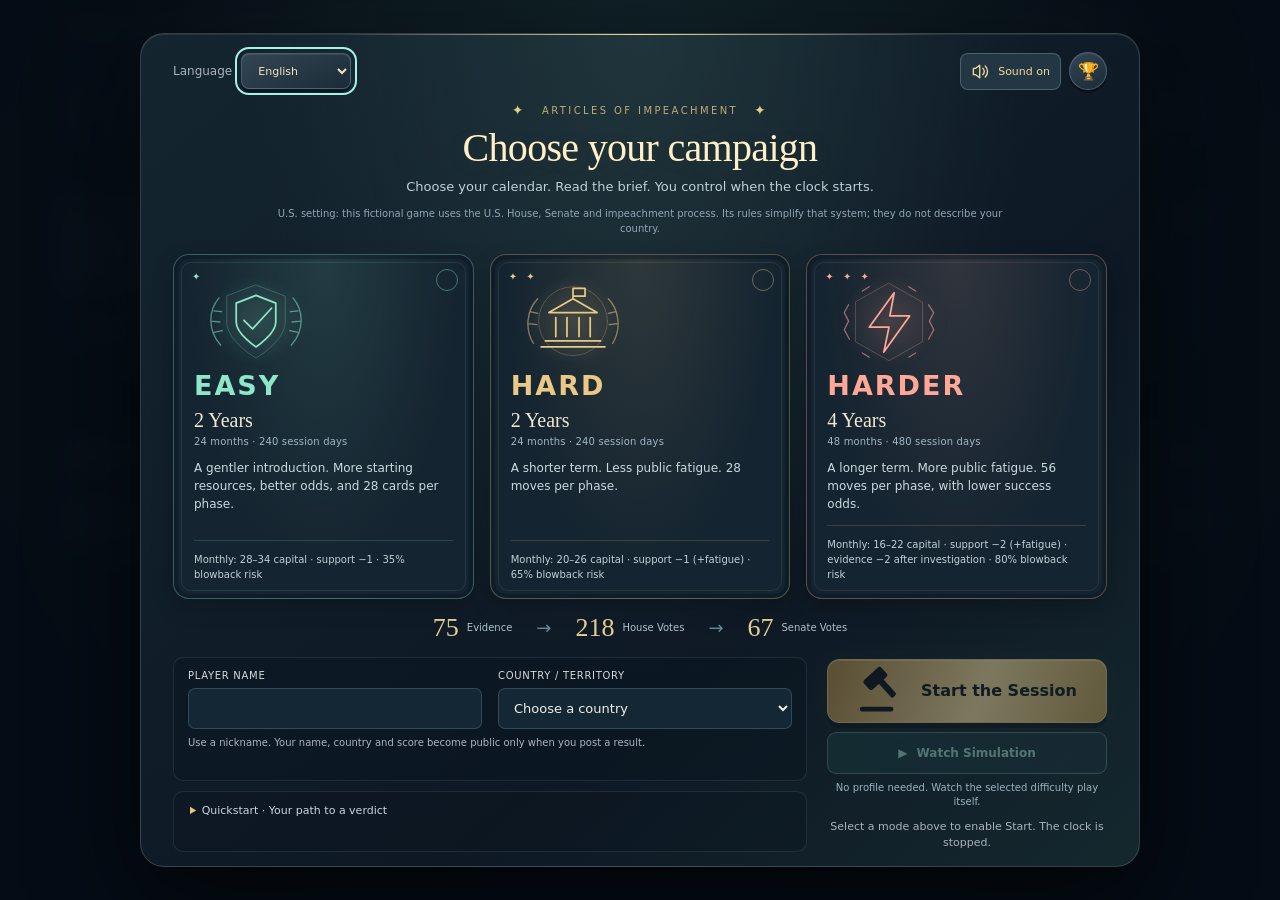
==== commit c7053742: "Add spectator campaigns, presidential fanfares, and Deck momentum" ====
--- a/server/public/play.html
+++ b/server/public/play.html
@@ -55,6 +55,11 @@
   </section>
 
   <main>
+    <section id="simulationBar" aria-label="Simulation controls" data-i18n-aria="Simulation controls" hidden>
+      <div class="simulation-copy"><span class="simulation-label"><i aria-hidden="true"></i><span data-i18n="Watching simulation">Watching simulation</span></span><span id="simulationStatus" role="status"></span></div>
+      <label class="simulation-speed"><span data-i18n="Speed">Speed</span><select id="simulationSpeed"><option value="1">1×</option><option value="2">2×</option><option value="4">4×</option></select></label>
+      <button type="button" id="stopSimulation" data-i18n="Exit">Exit</button>
+    </section>
     <div id="phaseBanner">
       <span class="phase-name" id="phaseName">—</span>
       <span class="objective" id="objective"></span>
@@ -74,7 +79,12 @@
       </div>
       <div id="actions" tabindex="0" role="group" aria-label="Campaign moves. Swipe, scroll, or use left and right arrow keys." data-i18n-aria="Campaign moves. Swipe, scroll, or use left and right arrow keys."></div>
       <div id="deckExits" aria-hidden="true"></div>
-      <p id="deckEmpty" role="status" hidden></p>
+      <div id="deckEmpty" hidden>
+        <span class="empty-deck-seal" aria-hidden="true"><svg viewBox="0 0 64 64"><path d="M20 10h24M20 54h24M24 12c0 11 2 13 8 20-6 7-8 9-8 20m16-40c0 11-2 13-8 20 6 7 8 9 8 20"/><path d="m27 45 5-7 5 7Z"/></svg></span>
+        <h3 data-i18n="No moves available">No moves available</h3>
+        <p id="deckEmptyCopy" role="status"></p>
+        <div id="deckAdjournSlot"></div>
+      </div>
       <div class="carousel-bottom">
         <div class="move-pagination">
           <span id="moveOptionsLabel" data-i18n="Move Options">Move Options</span>
@@ -121,10 +131,10 @@
       <span class="dispatch-expand" aria-hidden="true">↗</span>
     </button>
 
-    <button id="endTurn" onclick="endTurn()" disabled>
+    <div id="adjournDock"><button id="endTurn" onclick="endTurn()" disabled>
       <span class="et-main" data-i18n="Adjourn — Advance the Calendar">Adjourn — Advance the Calendar</span>
       <span class="et-sub" id="endTurnSub"></span>
-    </button>
+    </button></div>
   </main>
 
 </div>
@@ -191,6 +201,8 @@
       <svg class="gavel-scene" viewBox="0 0 90 72" aria-hidden="true"><g class="gavel"><rect x="41" y="13" width="9" height="40" rx="3" transform="rotate(-42 45 17)"/><rect x="26" y="9" width="33" height="18" rx="4" transform="rotate(-42 43 18)"/></g><rect class="gavel-block" x="21" y="58" width="47" height="7" rx="3"/><path class="gavel-impact" d="M14 48l-6-5m67 5 6-5M45 52v-7"/></svg>
       <span id="startButtonText" data-i18n="Start the Session">Start the Session</span>
     </button>
+    <button type="button" id="watchButton" disabled><span aria-hidden="true">▶</span><span data-i18n="Watch Simulation">Watch Simulation</span></button>
+    <p class="watch-note" data-i18n="No profile needed. Watch the selected difficulty play itself.">No profile needed. Watch the selected difficulty play itself.</p>
     <p id="startHint" role="status"></p>
     </div>
   </div>
@@ -210,6 +222,13 @@
   </div>
 </div>
 
+<dialog id="pauseDialog" aria-labelledby="pauseTitle" aria-describedby="pauseNote pauseInstruction">
+  <span class="pause-seal" aria-hidden="true"><svg viewBox="0 0 40 40"><rect x="11" y="9" width="6" height="22" rx="2"/><rect x="23" y="9" width="6" height="22" rx="2"/></svg></span>
+  <h2 id="pauseTitle" data-i18n="Session paused">Session paused</h2>
+  <p id="pauseNote" data-i18n="Paused · no calendar time lost">Paused · no calendar time lost</p>
+  <p id="pauseInstruction" data-i18n="Resume to unlock the controls.">Resume to unlock the controls.</p>
+  <button type="button" id="resumeSession"><span aria-hidden="true">▶</span><span data-i18n="Resume">Resume</span></button>
+</dialog>
 <dialog id="leaderboardDialog" aria-labelledby="leaderboardTitle">
   <div class="board-heading"><h2 id="leaderboardTitle" data-i18n="Leaderboards">Leaderboards</h2><button type="button" id="closeLeaderboard" data-i18n="Close">Close</button></div>
   <div class="board-filters">
@@ -257,6 +276,7 @@
 <script src="i18n.js"></script>
 <script src="sound.js"></script>
 <script src="game.js"></script>
+<script src="simulation.js"></script>
 <script src="leaderboards.js"></script>
 </body>
 </html>
--- a/server/public/experience.css
+++ b/server/public/experience.css
@@ -44,6 +44,8 @@
 #actions::-webkit-scrollbar { display: none; }
 #actions[hidden] { display: none; }
 #actions.is-dragging { scroll-snap-type: none; scroll-behavior: auto; cursor: grabbing; }
+#actions { touch-action: pan-y; overscroll-behavior-x: contain; }
+#actions.is-coasting { scroll-snap-type: none; scroll-behavior: auto; }
 #actions .action { flex: 0 0 var(--card-width); width: var(--card-width); height: var(--card-height); min-height: 0; padding: 0; margin-inline-end: -62px; scroll-snap-align: center; border: 0; border-radius: 14px; background: none; box-shadow: none; transition: none; transform: none; cursor: pointer; overflow: visible; }
 #actions .action:last-child { margin-inline-end: 0; }
 .card-face { width: 100%; height: 100%; display: flex; flex-direction: column; padding: 18px 21px 14px; border: 1px solid #596052; border-radius: 14px; position: relative; overflow: hidden; background: linear-gradient(145deg, #2c3640, #1b2530 55%, #202a29); box-shadow: 0 14px 25px #0007, inset 0 0 0 4px #ffffff04; transform-origin: center; backface-visibility: hidden; transition: border-color 180ms, background 180ms, box-shadow 180ms; }
@@ -471,7 +473,81 @@
   .dispatch-sweep, .dispatch-particles { display: none; }
 }
 
-/* Campaign selection: three collectible seals, one deliberate opening strike. */
+/* An exhausted Deck brings the next useful action to the cards' position. */
+#adjournDock { order: 5; flex-shrink: 0; min-height: 50px; }
+#adjournDock #endTurn { width: 100%; margin: 0; }
+#endTurn { transform-origin: top left; }
+#deckEmpty { width: 100%; max-width: 480px; gap: 12px; padding: 20px 24px; position: relative; }
+#deckEmpty h3 { font: 25px/1.15 Georgia,serif; color: #f3dc9f; margin: 0; }
+#deckEmptyCopy { margin: 0 auto; max-width: 330px; font-size: 12px; line-height: 1.5; color: #bdcbd4; }
+.empty-deck-seal { display: grid; place-items: center; width: 62px; height: 62px; margin: 0 auto 2px; border: 1px solid #d9ba7060; border-radius: 18px; background: linear-gradient(145deg,#dfbd6620,#dfbd6604); box-shadow: 0 0 35px #e1bb5710,inset 0 1px #fff1; transform: rotate(-6deg); }
+.empty-deck-seal svg { width: 45px; height: 45px; fill: none; stroke: #e9cc83; stroke-width: 2.5; stroke-linecap: round; stroke-linejoin: round; transform: rotate(6deg); }
+#deckAdjournSlot { width: 100%; margin-top: 3px; }
+#deckAdjournSlot #endTurn { width: 100%; min-height: 68px; padding: 12px 10px; margin: 0; border-color: #f5db93; background: linear-gradient(115deg,#b3954e,#e1c67d 60%,#b29652); color: #15202b; box-shadow: 0 7px 0 #070e17a0,0 0 30px #e9c66b20,inset 0 1px #fff7; transform-origin: top left; }
+#deckAdjournSlot #endTurn .et-main { color: #17222d; font-size: 12px; letter-spacing: .5px; }
+#deckAdjournSlot #endTurn .et-sub { color: #343d42; font-size: 10px; line-height: 1.4; }
+#deckAdjournSlot #endTurn .et-main, #deckAdjournSlot #endTurn .et-sub { width: 100%; padding-inline: 22px; }
+#deckAdjournSlot #endTurn::after { color: #25343b; }
+#movesPanel.is-empty { overflow: visible; }
+#movesPanel.is-empty .moves-controls, #movesPanel.is-empty .carousel-bottom { visibility: hidden; }
+@media (hover: hover) { #deckAdjournSlot #endTurn:hover:not(:disabled) { background: linear-gradient(115deg,#d0b568,#f1d994 60%,#c2a65e); box-shadow: 0 7px 0 #070e17a0,0 0 38px #e9c66b38,inset 0 1px #fff8; } }
+@media (max-width: 600px) {
+  #adjournDock { min-height: 49px; }
+  #deckEmpty { height: calc(var(--card-height) + 14px); gap: 8px; padding: 12px 20px; }
+  #deckEmpty h3 { font-size: 22px; }
+  #deckEmptyCopy { font-size: 11px; line-height: 1.4; }
+  .empty-deck-seal { width: 43px; height: 43px; border-radius: 12px; }
+  .empty-deck-seal svg { width: 34px; height: 34px; }
+  #deckAdjournSlot #endTurn { min-height: 64px; padding: 9px 7px; }
+}
+
+/* Spectator mode keeps its controls separate from automated game actions. */
+#simulationBar { order: 0; display: flex; align-items: center; gap: 12px; padding: 8px 12px; border: 1px solid #6dcfc05c; border-radius: 10px; background: linear-gradient(110deg,#173a3e,#162a38); }
+#simulationBar[hidden] { display: none; }
+.simulation-copy { flex: 1; min-width: 0; text-align: start; }
+.simulation-label { display: flex; align-items: center; gap: 5px; font-size: 9px; color: #9ee5d9; letter-spacing: .6px; }
+.simulation-label i { width: 5px; height: 5px; border-radius: 50%; background: #8fe6ca; box-shadow: 0 0 8px #8fe6ca80; }
+#simulationStatus { display: block; overflow: hidden; text-overflow: ellipsis; white-space: nowrap; color: #edf2df; font-size: 12px; margin-top: 3px; }
+.simulation-speed { display: flex; align-items: center; gap: 6px; color: #bed0d7; font-size: 10px; }
+#simulationSpeed, #stopSimulation { min-height: 34px; border: 1px solid #91b4bf80; border-radius: 7px; padding: 5px 8px; color: #eef0d7; background: #142832; font: inherit; font-size: 11px; cursor: pointer; }
+#simulationSpeed:focus-visible, #stopSimulation:focus-visible { outline: 2px solid #ebd18c; outline-offset: 2px; }
+.is-simulation #actions { touch-action: pan-y; pointer-events: none; }
+.is-simulation #actions .action:disabled { opacity: 1; cursor: default; }
+.is-simulation #actions .action.simulation-choice .card-face { border-color: #9df3d3; box-shadow: 0 0 0 2px #8ef2cc55,0 0 35px #8ef2cc25,0 14px 26px #0009; }
+.is-simulation .action.simulation-choice .play-card { visibility: visible; opacity: 1; background: linear-gradient(110deg,#70bcaa,#b3ead7); color: #132c29; }
+.is-simulation .carousel-arrow { visibility: hidden; }
+.is-simulation .carousel-bottom { display: none; }
+#watchButton { display: flex; align-items: center; justify-content: center; gap: 9px; width: 100%; min-height: 42px; margin: 9px 0 0; border: 1px solid #91ddc783; border-radius: 9px; color: #b8f1de; background: linear-gradient(110deg,#1d4143,#1c303d); font: inherit; font-size: 12px; font-weight: 650; cursor: pointer; transition: transform 180ms,background 180ms; }
+#watchButton:hover:not(:disabled) { background: linear-gradient(110deg,#2d5a54,#264653); transform: translateY(-2px); }
+#watchButton:disabled { opacity: .4; cursor: not-allowed; }
+.watch-note { color: #9ab2bd; font-size: 10px; line-height: 1.4; margin: 7px 4px 0; }
+@media (max-width:600px) {
+  #simulationBar { padding: 5px 8px; gap: 6px; min-height: 43px; flex-shrink: 0; }
+  .simulation-label { font-size: 8px; letter-spacing: 0; }
+  #simulationStatus { font-size: 10px; margin-top: 2px; }
+  .simulation-speed { gap: 3px; }
+  .simulation-speed > span { position: absolute; width: 1px; height: 1px; overflow: hidden; clip: rect(0,0,0,0); }
+  #simulationSpeed, #stopSimulation { min-height: 31px; padding: 4px 6px; font-size: 10px; }
+  .is-simulation #phaseBanner .objective { display: none; }
+  .is-simulation #phaseBanner { min-height: 16px; }
+  .is-simulation #adjournDock, .is-simulation #adjournDock #endTurn { min-height: 44px; }
+  .is-simulation #adjournDock #endTurn { padding-block: 5px; }
+}
+
+/* Pause and campaign selection. */
+#pauseDialog { margin: auto; width: min(360px,calc(100% - 32px)); max-height: 85dvh; overflow-y: auto; padding: 30px 24px 24px; border: 1px solid #d9bf7d80; border-radius: 20px; color: #eaf1f5; text-align: center; background: radial-gradient(ellipse at 50% 0,#49665b55,transparent 70%),#14232e; box-shadow: inset 0 1px #fff2,0 24px 90px #000b; }
+#pauseDialog::backdrop { background: #040b14b8; backdrop-filter: blur(5px); }
+.pause-seal { display: grid; place-items: center; width: 66px; height: 66px; margin: 0 auto 18px; border: 1px solid #e6c67e70; border-radius: 50%; background: #e6c67e0d; box-shadow: 0 0 0 6px #e6c67e05,0 0 30px #e6c67e10; }
+.pause-seal svg { width: 40px; height: 40px; fill: #ead292; }
+#pauseTitle { color: #f3dc9f; font: 29px/1.15 Georgia,serif; margin-bottom: 12px; }
+#pauseNote { font-size: 12px; line-height: 1.5; color: #becdd7; }
+#pauseInstruction { font-size: 11px; line-height: 1.5; color: #9db3c2; margin: 6px 0 22px; }
+#resumeSession { display: flex; align-items: center; justify-content: center; gap: 10px; width: 100%; min-height: 48px; border: 1px solid #f3d993; border-radius: 9px; background: linear-gradient(110deg,#bd954a,#ffe3a0 55%,#c9a558); color: #14222a; font: 700 14px system-ui,sans-serif; cursor: pointer; box-shadow: inset 0 1px #fff5,0 4px 0 #030a1480; transition: transform 180ms var(--ease-out),box-shadow 180ms; }
+#resumeSession:hover { box-shadow: inset 0 1px #fff5,0 4px 0 #030a1480,0 0 25px #e6c67e20; }
+#resumeSession:active { transform: translateY(2px); box-shadow: inset 0 1px #fff5; }
+#app.is-paused { pointer-events: none; }
+#app.is-paused #actions { touch-action: none; }
+#app.is-paused *, #app.is-paused *::before, #app.is-paused *::after { animation-play-state: paused !important; }
 #startScreen { --brief-glow: #6ccbb625; padding: 24px; background: radial-gradient(ellipse at 50% 22%,var(--brief-glow),transparent 60%),#060d16f2; }
 #startScreen[data-campaign="hard"] { --brief-glow: #e6c67e28; }
 #startScreen[data-campaign="harder"] { --brief-glow: #f48e7f26; }
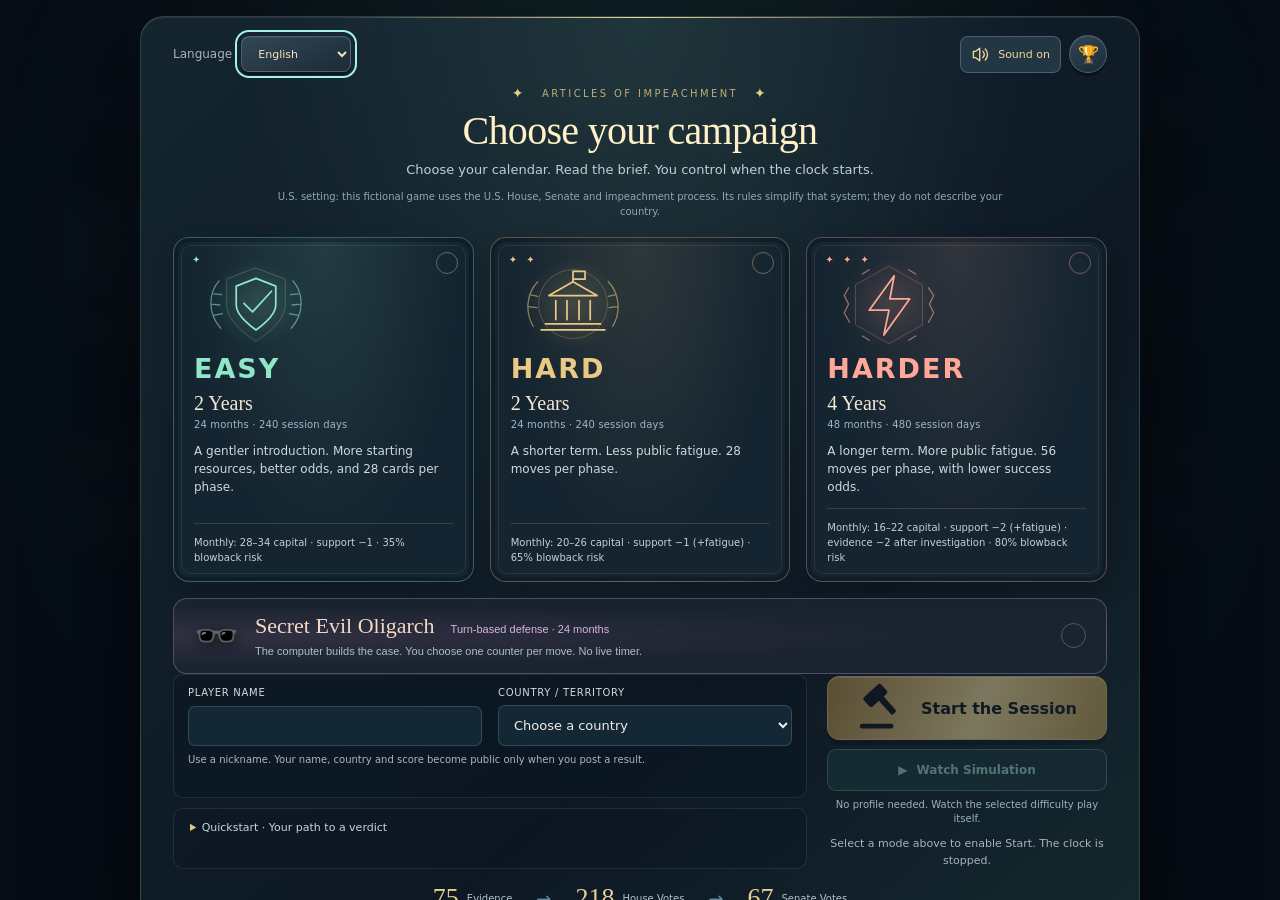
==== commit 2c047d56: "Add Secret Evil Oligarch with turn-based counters and two-seat rules" ====
--- a/server/public/play.html
+++ b/server/public/play.html
@@ -7,6 +7,7 @@
 <meta name="description" content="Build the case, count the votes, and beat the calendar in a fictional political strategy game.">
 <link rel="stylesheet" href="styles.css">
 <link rel="stylesheet" href="experience.css">
+<link rel="stylesheet" href="oligarch.css">
 </head>
 <body>
 <div id="app" inert>
@@ -54,7 +55,7 @@
     </div>
   </section>
 
-  <main>
+  <main id="campaignMain">
     <section id="simulationBar" aria-label="Simulation controls" data-i18n-aria="Simulation controls" hidden>
       <div class="simulation-copy"><span class="simulation-label"><i aria-hidden="true"></i><span data-i18n="Watching simulation">Watching simulation</span></span><span id="simulationStatus" role="status"></span></div>
       <label class="simulation-speed"><span data-i18n="Speed">Speed</span><select id="simulationSpeed"><option value="1">1×</option><option value="2">2×</option><option value="4">4×</option></select></label>
@@ -136,6 +137,16 @@
       <span class="et-sub" id="endTurnSub"></span>
     </button></div>
   </main>
+
+  <section id="oligarchBoard" hidden aria-label="Secret Evil Oligarch" data-i18n-aria="Secret Evil Oligarch">
+    <div class="shadow-header"><div><span class="shadow-kicker" data-i18n="Secret Evil Oligarch">Secret Evil Oligarch</span><strong id="shadowRound"></strong></div><div class="shadow-tools"><button type="button" id="shadowPause" data-i18n="Pause">Pause</button><button type="button" id="shadowExit" data-i18n="Exit">Exit</button></div></div>
+    <div class="shadow-resources"><div><span>🕶️ <span data-i18n="Influence">Influence</span></span><strong id="shadowInfluence"></strong><meter id="influenceMeter" min="0" max="100"></meter></div><div><span>🔎 <span data-i18n="Exposure">Exposure</span></span><strong id="shadowExposure"></strong><meter id="exposureMeter" min="0" max="100" high="70" optimum="0"></meter></div><div><span>👥 <span data-i18n="Public Support">Public Support</span></span><strong id="shadowSupport"></strong><meter id="shadowSupportMeter" min="0" max="100"></meter></div></div>
+    <div class="shadow-progress" aria-label="Opposition progress" data-i18n-aria="Opposition progress"><span id="shadowEvidence"></span><span id="shadowHouse"></span><span id="shadowSenate"></span></div>
+    <section id="shadowThreat" class="shadow-threat" aria-live="polite" aria-atomic="true"><span class="shadow-kicker" id="shadowSeat"></span><h2 id="shadowMove"></h2><p id="shadowMoveDesc"></p><div class="shadow-telemetry"><strong id="shadowOdds"></strong><span id="shadowResources"></span></div><p id="shadowResult"></p><p id="shadowAftermath"></p></section>
+    <section class="shadow-deck-panel"><div class="shadow-deck-heading"><h2 data-i18n="Counters">Counters</h2><div><button type="button" id="counterPrev" aria-label="Previous moves" data-i18n-aria="Previous moves">←</button><span id="counterCount"></span><button type="button" id="counterNext" aria-label="Next moves" data-i18n-aria="Next moves">→</button></div></div><div id="counterDeck" tabindex="0" role="group" aria-label="Counters" data-i18n-aria="Counters"></div></section>
+    <button type="button" id="shadowAdvance" data-i18n="Next computer move">Next computer move</button>
+    <details class="shadow-history"><summary data-i18n="Turn history">Turn history</summary><ol id="shadowHistory"></ol></details>
+  </section>
 
 </div>
 
@@ -177,6 +188,8 @@
         <span class="mode-meta" data-i18n="Monthly: 16–22 capital · support −2 (+fatigue) · evidence −2 after investigation · 80% blowback risk">Monthly: 16–22 capital · support −2 (+fatigue) · evidence −2 after investigation · 80% blowback risk</span>
       </button>
     </div>
+    <button type="button" id="oligarchMode" class="oligarch-mode" data-mode="oligarch" aria-pressed="false"><span class="oligarch-mode-icon" aria-hidden="true">🕶️</span><span><strong data-i18n="Secret Evil Oligarch">Secret Evil Oligarch</strong><span data-i18n="Turn-based defense · 24 months">Turn-based defense · 24 months</span><small data-i18n="The computer builds the case. You choose one counter per move. No live timer.">The computer builds the case. You choose one counter per move. No live timer.</small></span><span class="oligarch-mode-check" aria-hidden="true">✓</span></button>
+    <p id="oligarchStartRules" hidden data-i18n="Survive 24 months or collapse public support below 12. Conviction or 100 exposure loses.">Survive 24 months or collapse public support below 12. Conviction or 100 exposure loses.</p>
     <div class="verdict-path" aria-label="Quickstart · Your path to a verdict" data-i18n-aria="Quickstart · Your path to a verdict"><div><strong>75</strong><span data-i18n="Evidence">Evidence</span></div><span class="path-arrow" aria-hidden="true">→</span><div><strong>218</strong><span data-i18n="House Votes">House Votes</span></div><span class="path-arrow" aria-hidden="true">→</span><div><strong>67</strong><span data-i18n="Senate Votes">Senate Votes</span></div></div>
     <div class="player-panel"><div class="player-fields">
       <label><span data-i18n="Player name">Player name</span><input id="playerName" type="text" minlength="2" maxlength="24" autocomplete="nickname" dir="auto" aria-describedby="profileNote profileError"></label>
@@ -266,17 +279,26 @@
     </section>
 
 </dialog>
+<dialog id="oligarchRulesDialog" class="campaign-dialog" aria-labelledby="oligarchRulesTitle">
+  <div class="sheet-heading"><h2 id="oligarchRulesTitle" data-i18n="Secret Evil Oligarch">Secret Evil Oligarch</h2><button type="button" data-close-dialog data-i18n="Close">Close</button></div>
+  <p data-i18n="Read the move, then choose a counter.">Read the move, then choose a counter.</p>
+  <ol class="shadow-rules"><li data-i18n="Influence pays for counters. At month end, recover 24 influence and lose 6 exposure.">Influence pays for counters. At month end, recover 24 influence and lose 6 exposure.</li><li data-i18n="Three exchanges or exhausted session days end a month. The computer also pays capital and days.">Three exchanges or exhausted session days end a month. The computer also pays capital and days.</li><li data-i18n="Survive 24 months or collapse public support below 12. Conviction or 100 exposure loses.">Survive 24 months or collapse public support below 12. Conviction or 100 exposure loses.</li><li data-i18n="Every response resolves once. Use Next computer move when you are ready.">Every response resolves once. Use Next computer move when you are ready.</li></ol>
+  <p class="us-context" data-i18n="U.S. setting: this fictional game uses the U.S. House, Senate and impeachment process. Its rules simplify that system; they do not describe your country.">U.S. setting: this fictional game uses the U.S. House, Senate and impeachment process. Its rules simplify that system; they do not describe your country.</p>
+</dialog>
 <dialog id="dispatchDialog" class="campaign-dialog" aria-labelledby="dispatchTitle">
   <div class="sheet-heading"><h2 id="dispatchTitle" data-i18n="Live — War Room Feed">Live — War Room Feed</h2><button type="button" data-close-dialog data-i18n="Close">Close</button></div>
   <section id="feedPanel"><div class="feed-head"><span id="feedHint" data-i18n="No dispatches yet">No dispatches yet</span></div><div id="feed"></div></section>
 </dialog>
 <script src="locales.js"></script>
 <script src="leaderboard-locales.js"></script>
+<script src="oligarch-locales.js"></script>
 <script src="countries.js"></script>
 <script src="i18n.js"></script>
 <script src="sound.js"></script>
 <script src="game.js"></script>
 <script src="simulation.js"></script>
+<script src="oligarch-engine.js"></script>
+<script src="oligarch.js"></script>
 <script src="leaderboards.js"></script>
 </body>
 </html>
--- a/server/public/experience.css
+++ b/server/public/experience.css
@@ -40,11 +40,14 @@
 .moves-controls { gap: 7px; }
 .carousel-arrow { width: 34px; height: 34px; border-radius: 50%; font-size: 17px; background: #19232d; border-color: #465041; }
 #movesRange { min-width: 50px; font-size: 10px; font-variant-numeric: tabular-nums; }
-#actions { display: flex; gap: 0; padding: 14px calc((100% - var(--card-width)) / 2) 18px; min-width: 0; margin: 0; overflow-y: hidden; scrollbar-width: none; scroll-snap-type: x mandatory; cursor: grab; user-select: none; -webkit-user-select: none; }
+#actions { display: flex; gap: 0; padding: 14px calc((100% - var(--card-width)) / 2) 18px; min-width: 0; margin: 0; overflow-y: hidden; scrollbar-width: none; scroll-snap-type: none; scroll-behavior: auto; cursor: grab; user-select: none; -webkit-user-select: none; }
 #actions::-webkit-scrollbar { display: none; }
 #actions[hidden] { display: none; }
 #actions.is-dragging { scroll-snap-type: none; scroll-behavior: auto; cursor: grabbing; }
-#actions { touch-action: pan-y; overscroll-behavior-x: contain; }
+#actions { overflow-x: auto; touch-action: pan-x pan-y pinch-zoom; overscroll-behavior-x: contain; -webkit-overflow-scrolling: touch; -webkit-touch-callout: none; }
+#actions .action { touch-action: pan-x pan-y pinch-zoom; }
+#actions.is-scroll-locked { overflow-x: hidden; touch-action: none; }
+#actions.is-scroll-locked .action { touch-action: none; }
 #actions.is-coasting { scroll-snap-type: none; scroll-behavior: auto; }
 #actions .action { flex: 0 0 var(--card-width); width: var(--card-width); height: var(--card-height); min-height: 0; padding: 0; margin-inline-end: -62px; scroll-snap-align: center; border: 0; border-radius: 14px; background: none; box-shadow: none; transition: none; transform: none; cursor: pointer; overflow: visible; }
 #actions .action:last-child { margin-inline-end: 0; }
--- a/server/public/oligarch.css
+++ b/server/public/oligarch.css
@@ -0,0 +1,122 @@
+/* A second seat in the same war room: lacquer, copper and covert violet. */
+#campaignMain[hidden], #calendarPanel[hidden], #oligarchBoard[hidden] { display:none; }
+.oligarch-mode { display:flex; align-items:center; gap:16px; width:100%; padding:14px 20px; margin-top:16px; color:#e6d6ef; border:1px solid #a98cbd66; border-radius:14px; background:radial-gradient(ellipse at 0 50%,#73557544,transparent 60%),#1a2330; text-align:start; cursor:pointer; transition:transform 220ms,border-color 220ms,box-shadow 220ms; }
+.oligarch-mode > span:nth-child(2) { flex:1; display:flex; flex-wrap:wrap; gap:5px 16px; align-items:baseline; }
+.oligarch-mode strong { font:22px Georgia,serif; color:#f4d7c5; }
+.oligarch-mode span span { font-size:11px; color:#d6b6dc; }
+.oligarch-mode small { flex-basis:100%; font-size:11px; line-height:1.4; color:#aebdca; }
+.oligarch-mode-icon { font-size:36px; filter:drop-shadow(0 4px 7px #0008); }
+.oligarch-mode-check { display:grid; place-items:center; width:25px; height:25px; border:1px solid #b599bf66; border-radius:50%; color:transparent; }
+.oligarch-mode[aria-pressed=true] { border-color:#e2aec9; box-shadow:inset 0 0 0 1px #e2aec955,0 0 30px #d893b51a; transform:translateY(-2px); }
+.oligarch-mode[aria-pressed=true] .oligarch-mode-check { background:#edc4ba; color:#252436; }
+.oligarch-mode:hover:not(:disabled) { border-color:#efc7bd; transform:translateY(-3px); }
+#startScreen[data-campaign=oligarch] { --brief-glow:#aa6baf33; }
+.oligarch-selected .player-panel, .oligarch-selected .quickstart, .oligarch-selected #watchButton, .oligarch-selected .watch-note { display:none; }
+#oligarchStartRules { color:#e9c8d4; font-size:12px; line-height:1.5; margin:13px 0 0; }
+#startScreen.oligarch-selected .launch-panel { grid-column:1/-1; grid-row:auto; text-align:center; }
+.shadow-rules { padding:16px 0 0 20px; font-size:13px; line-height:1.7; }
+#app.is-oligarch { --shadow:#c6a5dc; --shadow-gold:#f0cbb0; }
+#oligarchBoard { display:flex; flex-direction:column; gap:10px; }
+.shadow-header { display:flex; align-items:center; justify-content:space-between; gap:12px; padding:10px 14px; border:1px solid #967f9d66; border-radius:11px; background:linear-gradient(110deg,#352b4050,#162733); }
+.shadow-header > div:first-child { display:flex; flex-direction:column; gap:4px; min-width:0; }
+.shadow-kicker { color:#d5addc; font-size:10px; letter-spacing:1px; }
+#shadowRound { color:#f6e3ca; font:18px Georgia,serif; }
+.shadow-tools { display:flex; gap:6px; }
+.shadow-tools button, .shadow-deck-heading button { border:1px solid #a298b077; background:linear-gradient(155deg,#3b3a4e,#1b2a37); color:#f0dac7; border-radius:8px; padding:7px 11px; min-height:36px; cursor:pointer; font:inherit; font-size:12px; }
+.shadow-resources { display:grid; grid-template-columns:repeat(3,minmax(0,1fr)); gap:1px; border:1px solid #7d829844; border-radius:9px; background:#13232e; padding:10px 6px; }
+.shadow-resources > div { display:grid; grid-template-columns:1fr auto; align-items:center; gap:5px; padding:0 12px; border-inline-end:1px solid #71829733; }
+.shadow-resources > div:last-child { border:0; }
+.shadow-resources span { font-size:11px; color:#b6c2cf; }
+.shadow-resources strong { color:#f2d9bc; font-size:16px; }
+.shadow-resources meter { grid-column:1/-1; width:100%; height:6px; accent-color:#c7b3e0; }
+#exposureMeter { accent-color:#e3a393; }
+.shadow-progress { display:flex; justify-content:space-between; gap:12px; padding:2px 14px; color:#d2d8e0; font-size:12px; }
+.shadow-progress .is-active { color:#f2d1ac; text-shadow:0 0 12px #ebc49c33; }
+.shadow-threat { position:relative; padding:16px 20px; min-height:132px; border:1px solid #94788e77; border-inline-start:3px solid #d8a1bd; border-radius:13px; background:radial-gradient(ellipse at 0 0,#7d435942,transparent 70%),#172530; }
+.shadow-threat h2 { font:25px/1.2 Georgia,serif; color:#f5dbc5; margin:6px 0; }
+#shadowMoveDesc { color:#c0cdd8; font-size:12px; line-height:1.45; }
+.shadow-telemetry { display:flex; flex-wrap:wrap; justify-content:space-between; gap:8px; margin-top:9px; color:#d5b4df; font-size:11px; }
+.shadow-telemetry strong { color:#f5d2b5; font-size:14px; }
+#shadowResult, #shadowAftermath { font-size:11px; color:#b0c5cf; margin-top:6px; line-height:1.35; }
+#shadowResult:empty, #shadowAftermath:empty, #shadowMoveDesc:empty, .shadow-telemetry:has(#shadowOdds:empty) { display:none; }
+.shadow-threat[data-state=blocked] { border-inline-start-color:#8dd9b1; background:linear-gradient(110deg,#6caa8730,transparent 70%),#172530; }
+.shadow-threat[data-state=setback] { border-inline-start-color:#ed9a8c; background:linear-gradient(110deg,#ac655034,transparent 70%),#172530; }
+.shadow-threat[data-state=threat] { animation:shadow-arrive 400ms ease-out; }
+.shadow-deck-panel { border:1px solid #7d829844; border-radius:14px; overflow:hidden; background:radial-gradient(ellipse at 50% 100%,#5a476c33,transparent 70%),#101e28; }
+.shadow-deck-heading { display:flex; justify-content:space-between; align-items:center; padding:8px 18px 0; }
+.shadow-deck-heading h2 { color:#edccb8; font:italic 24px Georgia,serif; }
+.shadow-deck-heading > div { display:flex; align-items:center; gap:12px; font-size:11px; color:#acb7c6; }
+.shadow-deck-heading button { min-height:30px; width:32px; padding:3px; }
+#counterDeck { display:flex; gap:12px; overflow-x:auto; overflow-y:hidden; padding:12px 20px 18px; scroll-snap-type:none; scroll-behavior:auto; touch-action:manipulation; -webkit-overflow-scrolling:touch; scrollbar-width:none; overscroll-behavior-x:contain; }
+#counterDeck::-webkit-scrollbar { display:none; }
+.counter-card { flex:0 0 290px; height:300px; padding:0; border:0; border-radius:13px; background:none; text-align:start; cursor:pointer; color:inherit; font:inherit; touch-action:manipulation; }
+.counter-card .card-face { border-color:#a393a777; padding:17px 19px 13px; background:linear-gradient(145deg,#3b3648,#1c2937 60%,#2c303b); transition:border-color 180ms,box-shadow 180ms; }
+.counter-card:hover:not(:disabled) .card-face, .counter-card:focus-visible .card-face { border-color:#edc7bb; box-shadow:0 0 0 1px #edc7bb55,0 12px 25px #0007; }
+.counter-icon { font-size:34px; margin-bottom:9px; }
+.counter-name { color:#fae0c9; font:23px/1.15 Georgia,serif; margin-bottom:8px; }
+.counter-desc { font-size:12px; line-height:1.45; color:#d0d6df; }
+.counter-preview { display:block; border-block:1px solid #c4a1bc26; padding-block:8px; margin:10px 0; color:#e2bed3; font-size:12px; line-height:1.55; }
+.counter-preview:empty { display:none; }
+.counter-cost { margin-top:auto; color:#c8c0d0; font-size:11px; }
+.counter-card.is-dangerous .counter-cost { color:#ffb0a2; font-weight:750; }
+.counter-play { display:flex; justify-content:space-between; margin-top:8px; padding:8px 11px; border-radius:5px; color:#272434; background:linear-gradient(110deg,#c095a4,#f3cdb5); font-size:12px; font-weight:750; box-shadow:inset 0 1px #fff4; }
+.counter-card:disabled { cursor:default; opacity:.45; }
+.counter-card.was-played { opacity:1; }
+.counter-card.was-played .card-face { border-color:#a8e6c6; }
+#shadowAdvance { padding:13px 18px; min-height:48px; border:1px solid #f0cdb7; border-radius:9px; color:#252434; background:linear-gradient(110deg,#bd91a8,#f3d3b5 65%,#c89b93); box-shadow:inset 0 1px #fff4,0 4px 0 #0005; font:750 14px system-ui,sans-serif; cursor:pointer; transition:transform 180ms,box-shadow 180ms; }
+#shadowAdvance[hidden] { display:none; }
+#shadowAdvance:active { transform:translateY(2px); }
+.shadow-history { font-size:11px; color:#9eb1c0; padding:0 4px 5px; }
+.shadow-history summary { cursor:pointer; color:#b8c0d0; }
+.shadow-history ol { max-height:200px; overflow-y:auto; padding:12px 20px; line-height:1.5; }
+.shadow-history li { margin-bottom:8px; }
+.is-paused #counterDeck { overflow-x:hidden; touch-action:none; }
+@keyframes shadow-arrive { from {opacity:.5;transform:translateY(5px);} to {opacity:1;transform:none;} }
+@media(min-width:601px) and (max-height:800px) {
+  #oligarchBoard { gap:7px; }
+  .shadow-threat { padding:10px 16px; min-height:116px; }
+  .shadow-threat h2 { font-size:22px; margin-block:4px; }
+  .counter-card { height:244px; }
+  .counter-card .card-face { padding:12px 17px; }
+  .counter-icon { font-size:24px; margin-bottom:5px; }
+  .counter-name { font-size:21px; margin-bottom:6px; }
+  .counter-desc { font-size:11px; }
+  .counter-preview { font-size:11px; padding-block:5px; margin-block:7px; }
+  #oligarchBoard[data-seat=prosecution] .counter-card { height:200px; }
+}
+@media(max-width:600px) {
+  .oligarch-mode { padding:12px; gap:11px; }
+  .oligarch-mode strong { font-size:18px; }
+  .oligarch-mode small { font-size:10px; }
+  .oligarch-mode-icon { font-size:28px; }
+  #oligarchBoard { gap:6px; }
+  .shadow-header { padding:7px 9px; gap:6px; }
+  .shadow-kicker { font-size:8px; letter-spacing:.4px; }
+  #shadowRound { font-size:14px; }
+  .shadow-tools button { padding:5px 8px; min-height:32px; font-size:10px; }
+  .shadow-resources { padding:7px 2px; }
+  .shadow-resources > div { padding-inline:7px; gap:4px; }
+  .shadow-resources span { font-size:9px; }
+  .shadow-resources strong { font-size:13px; }
+  .shadow-resources > div:last-child > span > span { position:absolute; width:1px; height:1px; overflow:hidden; clip:rect(0,0,0,0); }
+  .shadow-progress { padding-inline:7px; font-size:10px; gap:5px; }
+  .shadow-threat { padding:10px 11px; min-height:126px; }
+  .shadow-threat h2 { font-size:19px; margin-block:5px; }
+  #shadowMoveDesc { font-size:11px; line-height:1.3; display:-webkit-box; -webkit-line-clamp:2; -webkit-box-orient:vertical; overflow:hidden; }
+  .shadow-telemetry { font-size:9px; gap:4px; margin-top:6px; }
+  .shadow-telemetry strong { font-size:12px; }
+  #shadowResult, #shadowAftermath { font-size:10px; }
+  .shadow-deck-heading { padding:7px 10px 0; }
+  .shadow-deck-heading h2 { font-size:21px; }
+  #counterDeck { padding:9px 12px 12px; gap:9px; }
+  .counter-card { flex-basis:286px; height:239px; }
+  #oligarchBoard[data-seat=prosecution] .counter-card { height:190px; }
+  .counter-card .card-face { padding:11px 15px; }
+  .counter-icon { position:absolute; inset-inline-end:15px; top:12px; font-size:26px; opacity:.45; }
+  .counter-name { font-size:20px; padding-inline-end:28px; margin-bottom:7px; }
+  .counter-desc { font-size:11px; line-height:1.4; }
+  .counter-preview { margin:8px 0; padding-block:6px; font-size:11px; }
+  .counter-cost { font-size:10px; }
+  .counter-play { padding:7px 9px; font-size:11px; margin-top:7px; }
+  #shadowAdvance { font-size:12px; padding:10px 14px; min-height:44px; }
+}
